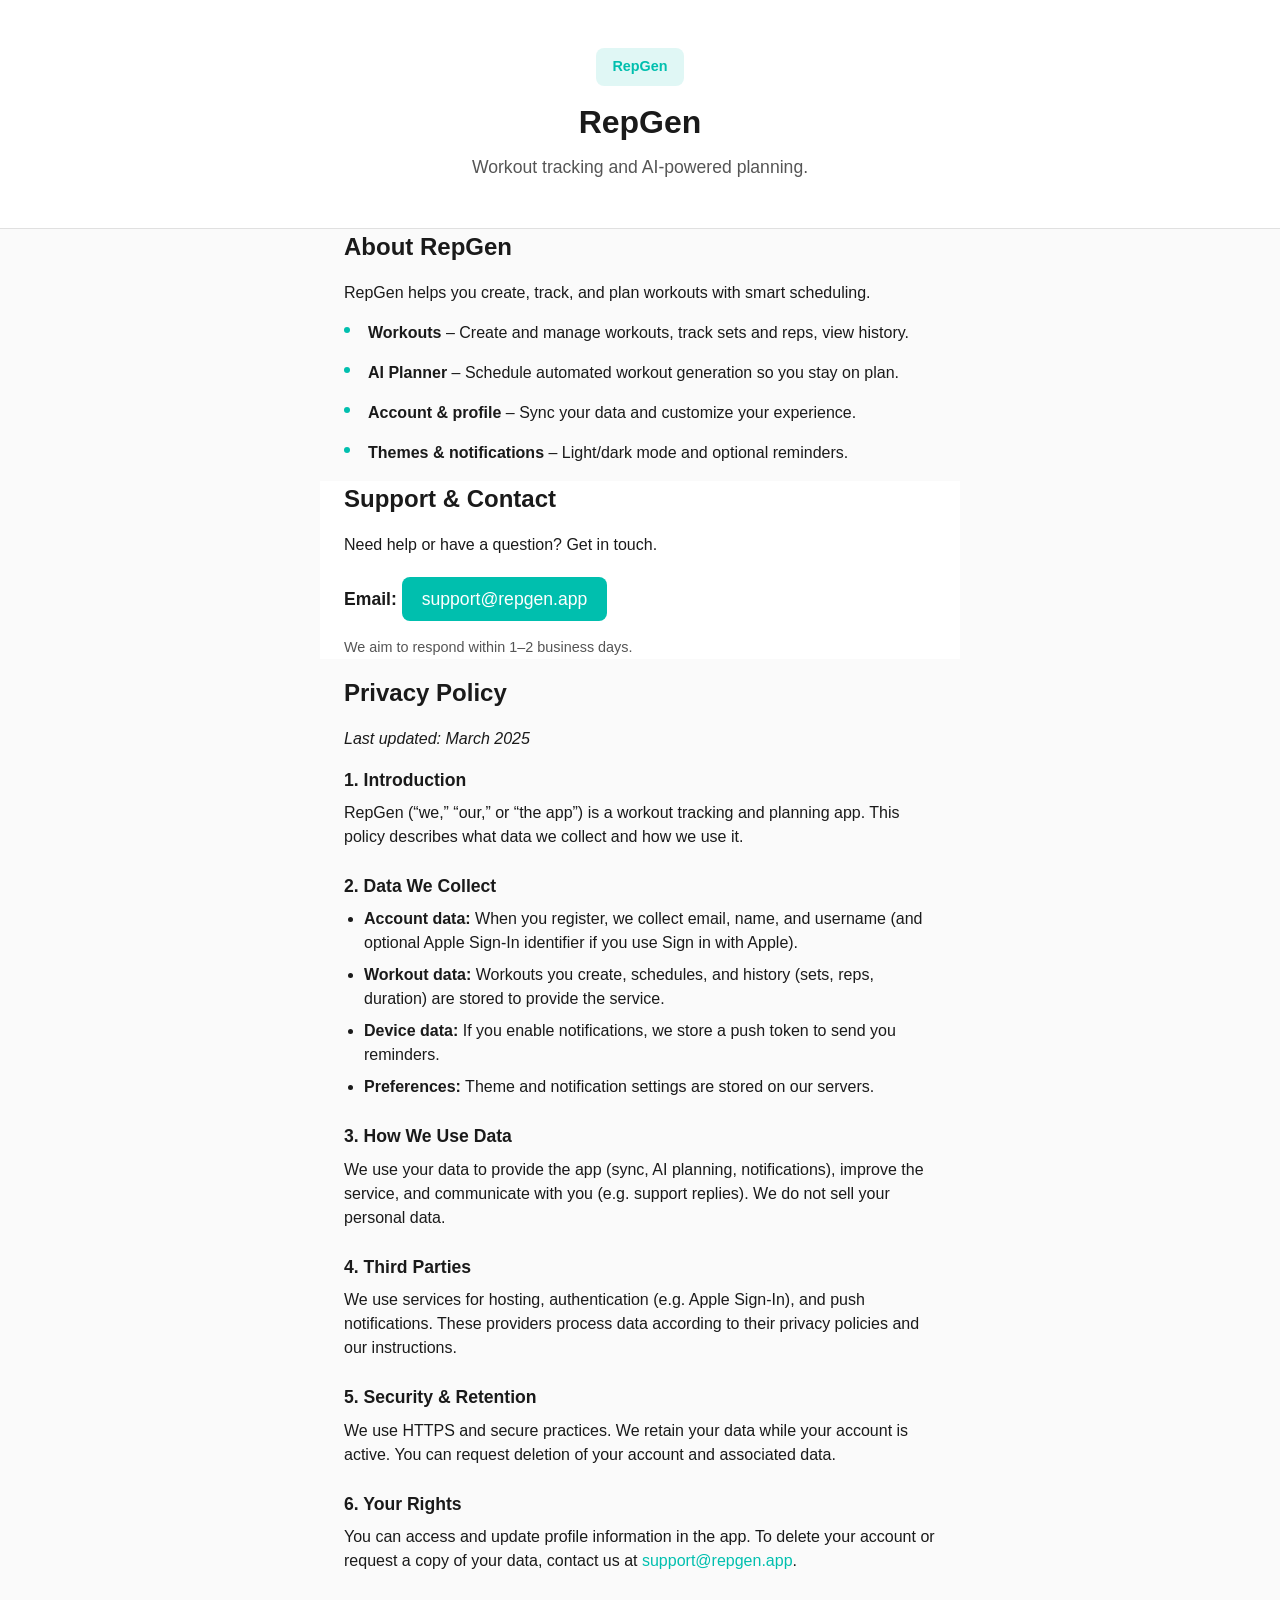
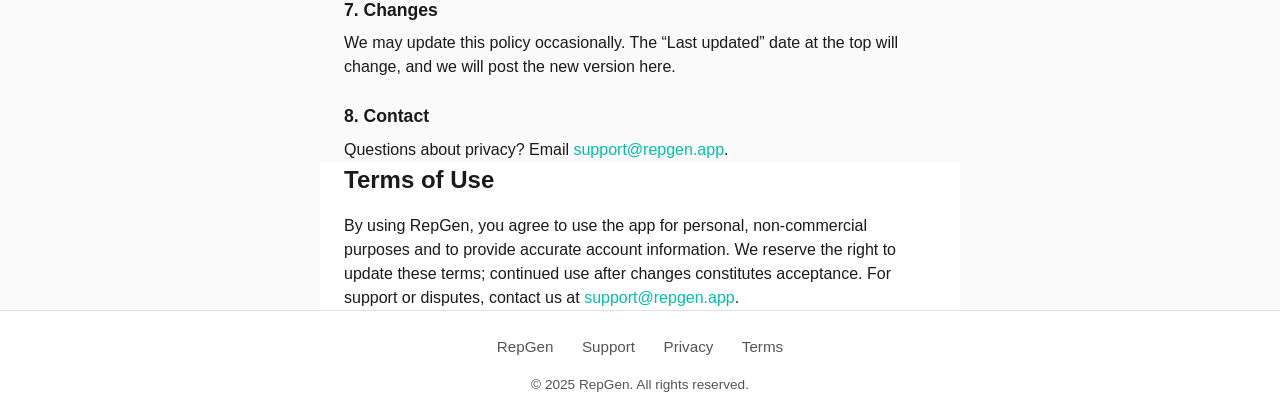
==== index.html @ aa579b5b "initial commit for website" ====
<!DOCTYPE html>
<html lang="en">
<head>
  <meta charset="UTF-8">
  <meta name="viewport" content="width=device-width, initial-scale=1.0">
  <meta name="description" content="RepGen – Workout tracking and AI-powered planning. Support, privacy policy, and contact.">
  <title>RepGen – Support &amp; Privacy</title>
  <link rel="stylesheet" href="styles.css">
</head>
<body>
  <header class="hero" id="top">
    <div class="container">
      <div class="app-badge">
        <span class="app-icon" aria-hidden="true">RepGen</span>
      </div>
      <h1>RepGen</h1>
      <p class="tagline">Workout tracking and AI-powered planning.</p>
    </div>
  </header>

  <main>
    <section class="features container" id="features">
      <h2>About RepGen</h2>
      <p>RepGen helps you create, track, and plan workouts with smart scheduling.</p>
      <ul class="features-list">
        <li><strong>Workouts</strong> – Create and manage workouts, track sets and reps, view history.</li>
        <li><strong>AI Planner</strong> – Schedule automated workout generation so you stay on plan.</li>
        <li><strong>Account &amp; profile</strong> – Sync your data and customize your experience.</li>
        <li><strong>Themes &amp; notifications</strong> – Light/dark mode and optional reminders.</li>
      </ul>
    </section>

    <section class="support container" id="support">
      <h2>Support &amp; Contact</h2>
      <p>Need help or have a question? Get in touch.</p>
      <p class="contact-primary">
        <strong>Email:</strong>
        <a href="mailto:support@repgen.app">support@repgen.app</a>
      </p>
      <p class="contact-note">We aim to respond within 1–2 business days.</p>
    </section>

    <section class="privacy container" id="privacy">
      <h2>Privacy Policy</h2>
      <p><em>Last updated: March 2025</em></p>

      <h3>1. Introduction</h3>
      <p>RepGen (&ldquo;we,&rdquo; &ldquo;our,&rdquo; or &ldquo;the app&rdquo;) is a workout tracking and planning app. This policy describes what data we collect and how we use it.</p>

      <h3>2. Data We Collect</h3>
      <ul>
        <li><strong>Account data:</strong> When you register, we collect email, name, and username (and optional Apple Sign-In identifier if you use Sign in with Apple).</li>
        <li><strong>Workout data:</strong> Workouts you create, schedules, and history (sets, reps, duration) are stored to provide the service.</li>
        <li><strong>Device data:</strong> If you enable notifications, we store a push token to send you reminders.</li>
        <li><strong>Preferences:</strong> Theme and notification settings are stored on our servers.</li>
      </ul>

      <h3>3. How We Use Data</h3>
      <p>We use your data to provide the app (sync, AI planning, notifications), improve the service, and communicate with you (e.g. support replies). We do not sell your personal data.</p>

      <h3>4. Third Parties</h3>
      <p>We use services for hosting, authentication (e.g. Apple Sign-In), and push notifications. These providers process data according to their privacy policies and our instructions.</p>

      <h3>5. Security &amp; Retention</h3>
      <p>We use HTTPS and secure practices. We retain your data while your account is active. You can request deletion of your account and associated data.</p>

      <h3>6. Your Rights</h3>
      <p>You can access and update profile information in the app. To delete your account or request a copy of your data, contact us at <a href="mailto:support@repgen.app">support@repgen.app</a>.</p>

      <h3>7. Changes</h3>
      <p>We may update this policy occasionally. The &ldquo;Last updated&rdquo; date at the top will change, and we will post the new version here.</p>

      <h3>8. Contact</h3>
      <p>Questions about privacy? Email <a href="mailto:support@repgen.app">support@repgen.app</a>.</p>
    </section>

    <section class="terms container" id="terms">
      <h2>Terms of Use</h2>
      <p>By using RepGen, you agree to use the app for personal, non-commercial purposes and to provide accurate account information. We reserve the right to update these terms; continued use after changes constitutes acceptance. For support or disputes, contact us at <a href="mailto:support@repgen.app">support@repgen.app</a>.</p>
    </section>
  </main>

  <footer class="footer">
    <div class="container">
      <nav class="footer-nav">
        <a href="#top">RepGen</a>
        <a href="#support">Support</a>
        <a href="#privacy">Privacy</a>
        <a href="#terms">Terms</a>
      </nav>
      <p class="footer-copy">&copy; 2025 RepGen. All rights reserved.</p>
    </div>
  </footer>
</body>
</html>
---- styles.css ----
/* RepGen Support & Privacy – mobile-first, Apple-compliant */

:root {
  --accent: #00BFAE;
  --accent-dark: #009a8c;
  --text: #1a1a1a;
  --text-muted: #555;
  --bg: #fafafa;
  --surface: #fff;
  --border: #e0e0e0;
  --radius: 8px;
  --font-sans: -apple-system, BlinkMacSystemFont, "Segoe UI", Roboto, Oxygen-Sans, Ubuntu, sans-serif;
}

* {
  box-sizing: border-box;
}

html {
  scroll-behavior: smooth;
}

body {
  margin: 0;
  font-family: var(--font-sans);
  font-size: 16px;
  line-height: 1.5;
  color: var(--text);
  background: var(--bg);
  -webkit-font-smoothing: antialiased;
}

.container {
  max-width: 640px;
  margin: 0 auto;
  padding: 0 20px;
}

/* Hero */
.hero {
  padding: 2rem 0 2.5rem;
  background: var(--surface);
  border-bottom: 1px solid var(--border);
  text-align: center;
}

.app-badge {
  margin-bottom: 0.75rem;
}

.app-icon {
  display: inline-block;
  padding: 0.5rem 1rem;
  font-size: 0.9rem;
  font-weight: 600;
  color: var(--accent);
  background: rgba(0, 191, 174, 0.12);
  border-radius: var(--radius);
}

.hero h1 {
  margin: 0 0 0.5rem;
  font-size: 1.75rem;
  font-weight: 700;
  color: var(--text);
}

.tagline {
  margin: 0;
  font-size: 1rem;
  color: var(--text-muted);
}

/* Sections */
section {
  padding: 2rem 0;
}

section:nth-child(even) {
  background: var(--surface);
}

h2 {
  margin: 0 0 1rem;
  font-size: 1.35rem;
  font-weight: 600;
  color: var(--text);
}

h3 {
  margin: 1.5rem 0 0.5rem;
  font-size: 1.1rem;
  font-weight: 600;
  color: var(--text);
}

h3:first-of-type {
  margin-top: 1rem;
}

p {
  margin: 0 0 1rem;
  color: var(--text);
}

ul {
  margin: 0 0 1rem;
  padding-left: 1.25rem;
}

li {
  margin-bottom: 0.5rem;
}

a {
  color: var(--accent);
  text-decoration: none;
}

a:hover, a:focus {
  text-decoration: underline;
}

a:focus {
  outline: 2px solid var(--accent);
  outline-offset: 2px;
}

/* Features list */
.features-list {
  list-style: none;
  padding-left: 0;
}

.features-list li {
  margin-bottom: 1rem;
  padding-left: 1.5rem;
  position: relative;
}

.features-list li::before {
  content: "";
  position: absolute;
  left: 0;
  top: 0.4em;
  width: 6px;
  height: 6px;
  background: var(--accent);
  border-radius: 50%;
}

/* Support – prominent contact */
.contact-primary {
  font-size: 1.1rem;
}

.contact-primary a {
  display: inline-flex;
  align-items: center;
  margin-top: 0.25rem;
  padding: 0 1.25rem;
  min-height: 44px;
  background: var(--accent);
  color: #fff;
  border-radius: var(--radius);
  text-decoration: none;
}

.contact-primary a:hover,
.contact-primary a:focus {
  background: var(--accent-dark);
  color: #fff;
  text-decoration: none;
}

.contact-note {
  margin-top: 0.5rem;
  font-size: 0.9rem;
  color: var(--text-muted);
}

/* Privacy / Terms – readable blocks */
.privacy ul,
.terms ul {
  padding-left: 1.25rem;
}

.privacy p:last-child,
.terms p:last-child {
  margin-bottom: 0;
}

/* Footer */
.footer {
  padding: 1.5rem 0;
  background: var(--surface);
  border-top: 1px solid var(--border);
  text-align: center;
}

.footer-nav {
  margin-bottom: 1rem;
}

.footer-nav a {
  margin: 0 0.75rem;
  color: var(--text-muted);
  font-size: 0.95rem;
}

.footer-nav a:hover {
  color: var(--accent);
}

.footer-copy {
  margin: 0;
  font-size: 0.85rem;
  color: var(--text-muted);
}

/* Touch-friendly: contact link is min 44px tap target */

/* Tablet and up – slightly larger type and spacing */
@media (min-width: 600px) {
  .container {
    padding: 0 24px;
  }

  .hero {
    padding: 3rem 0;
  }

  .hero h1 {
    font-size: 2rem;
  }

  .tagline {
    font-size: 1.1rem;
  }

  section {
    padding: 2.5rem 0;
  }

  h2 {
    font-size: 1.5rem;
  }
}
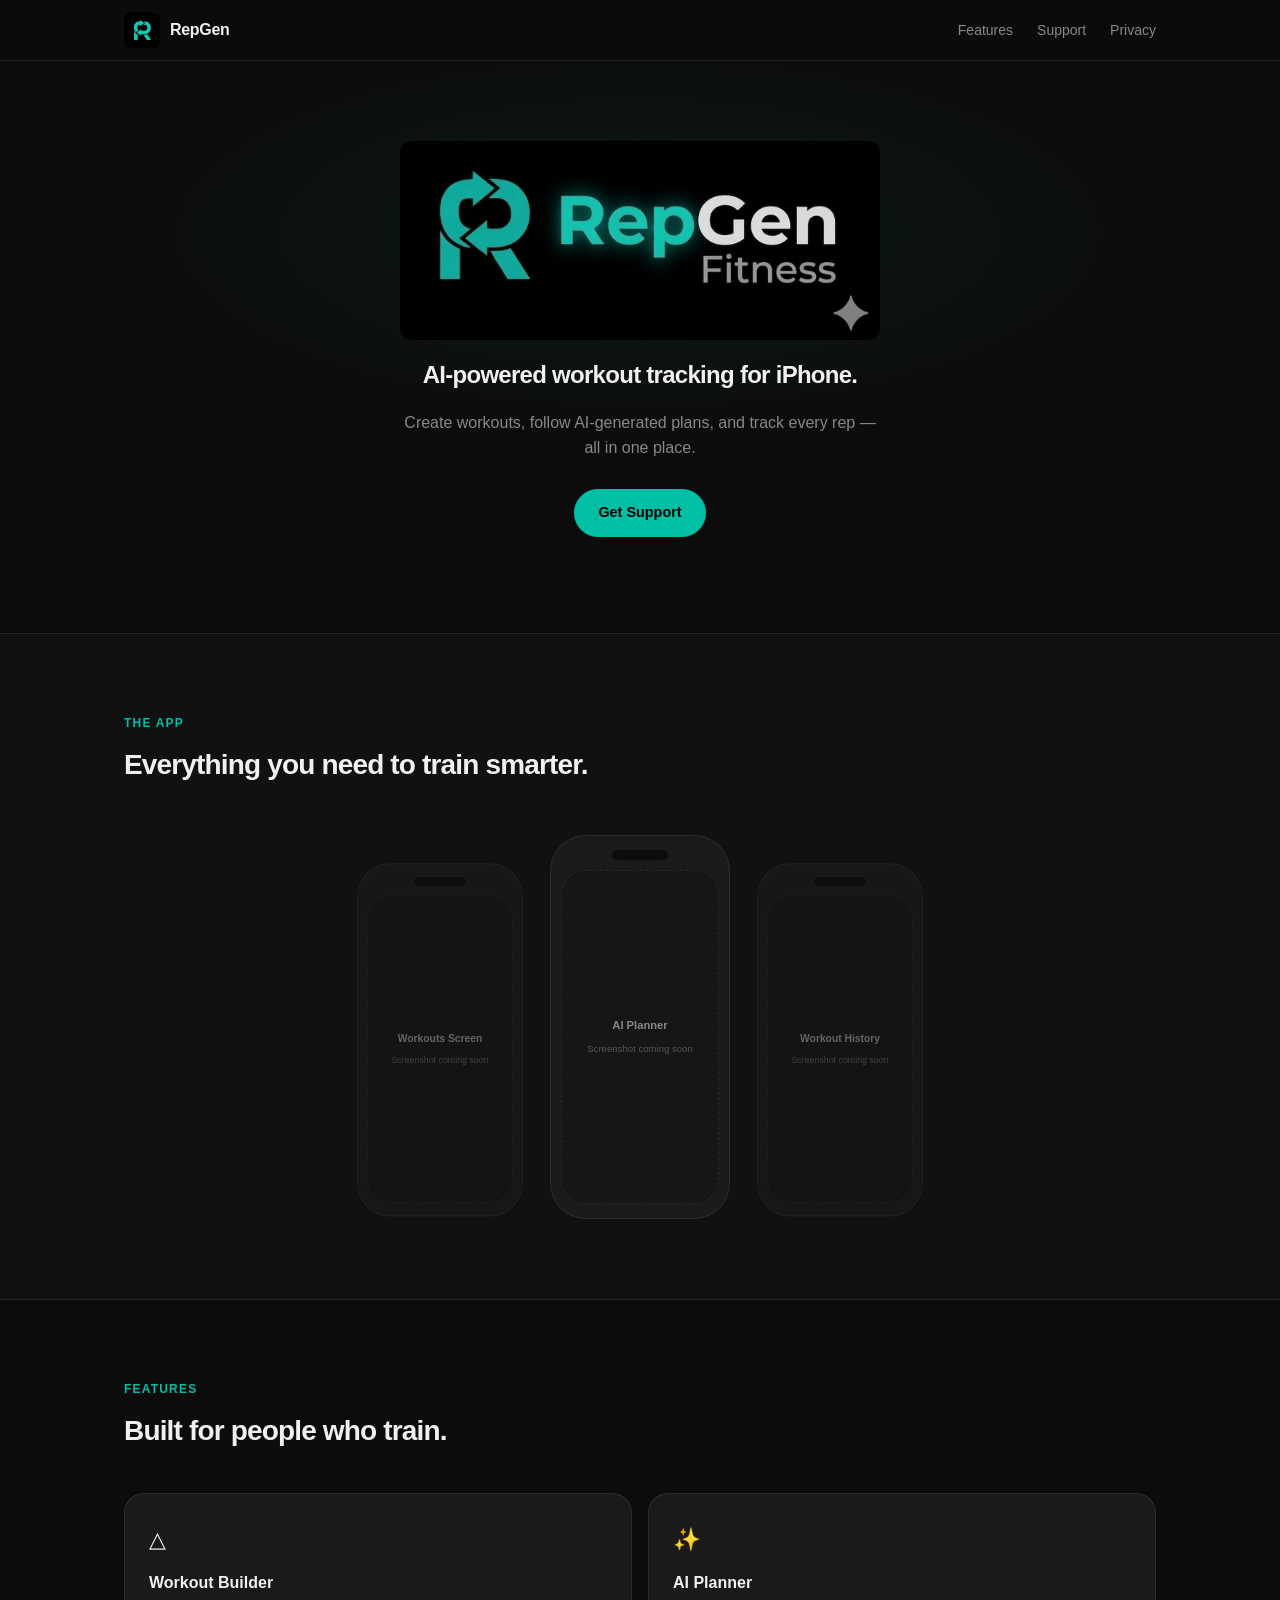
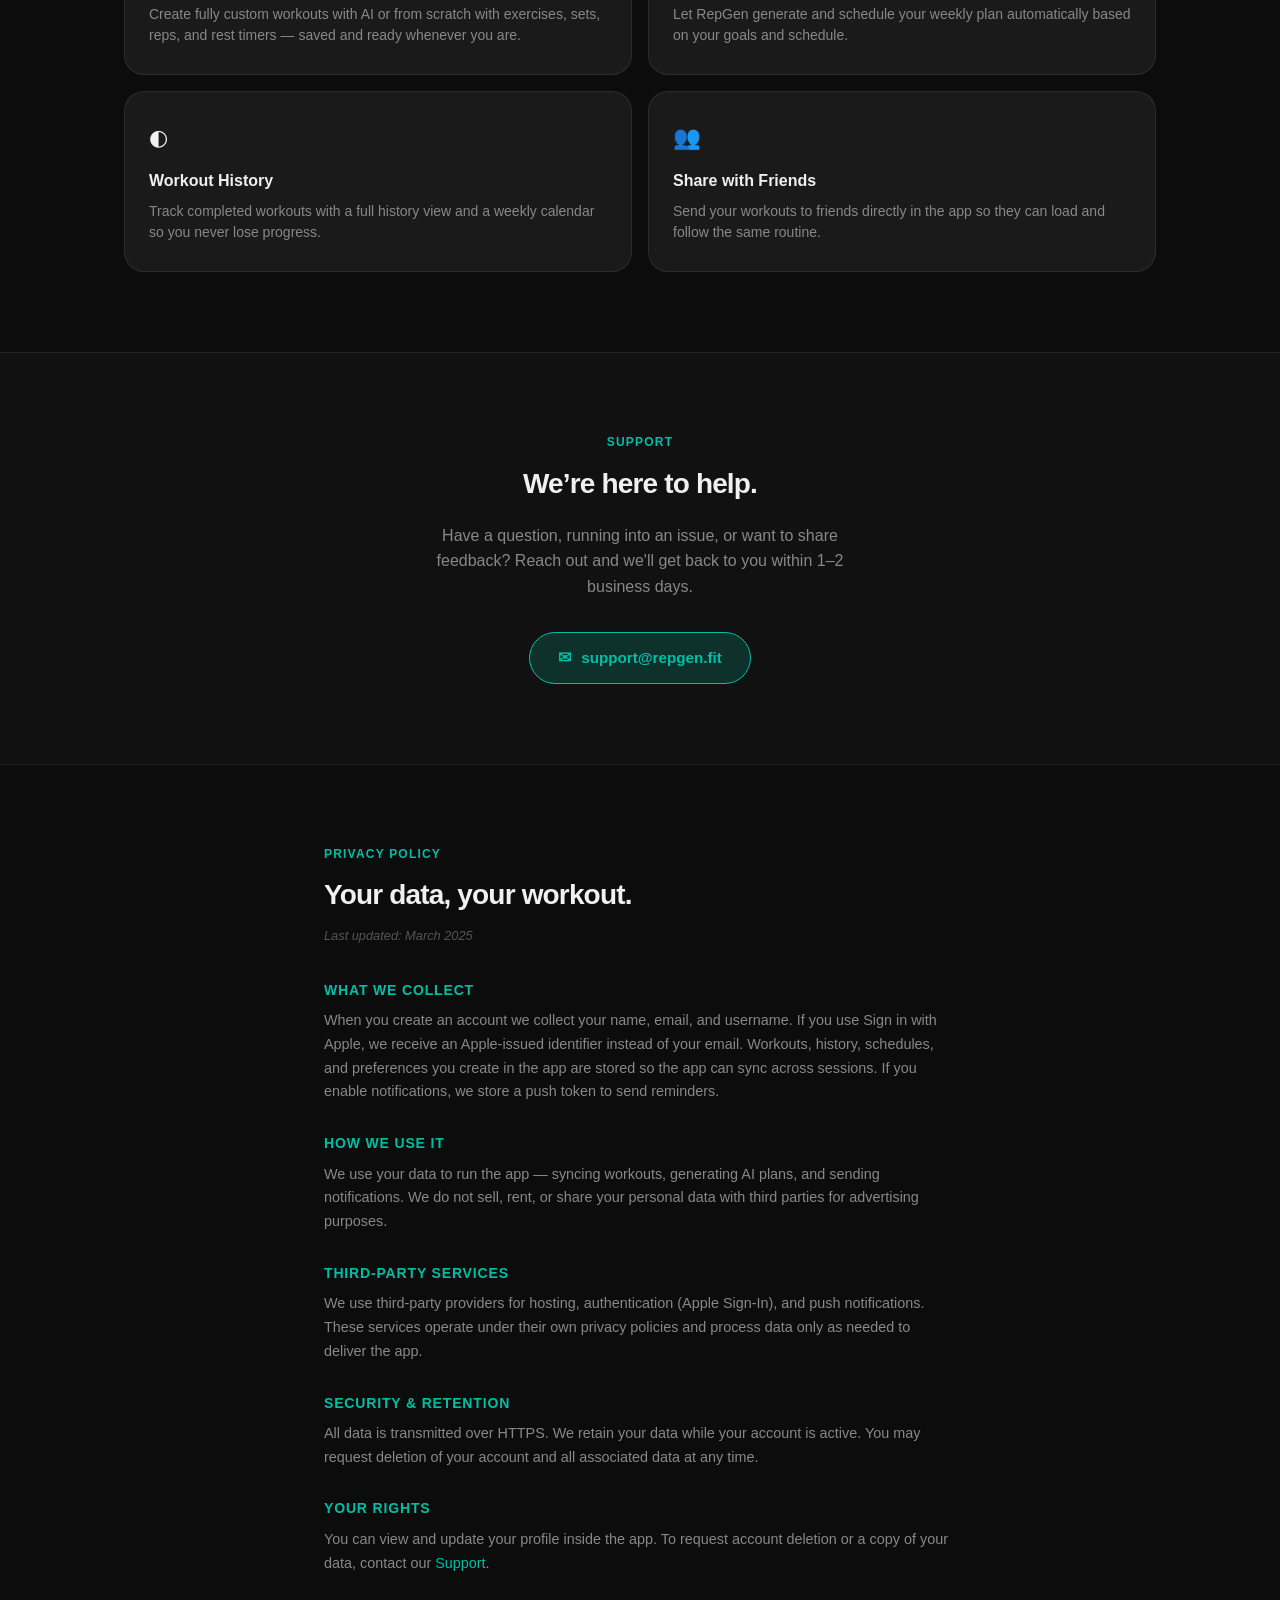
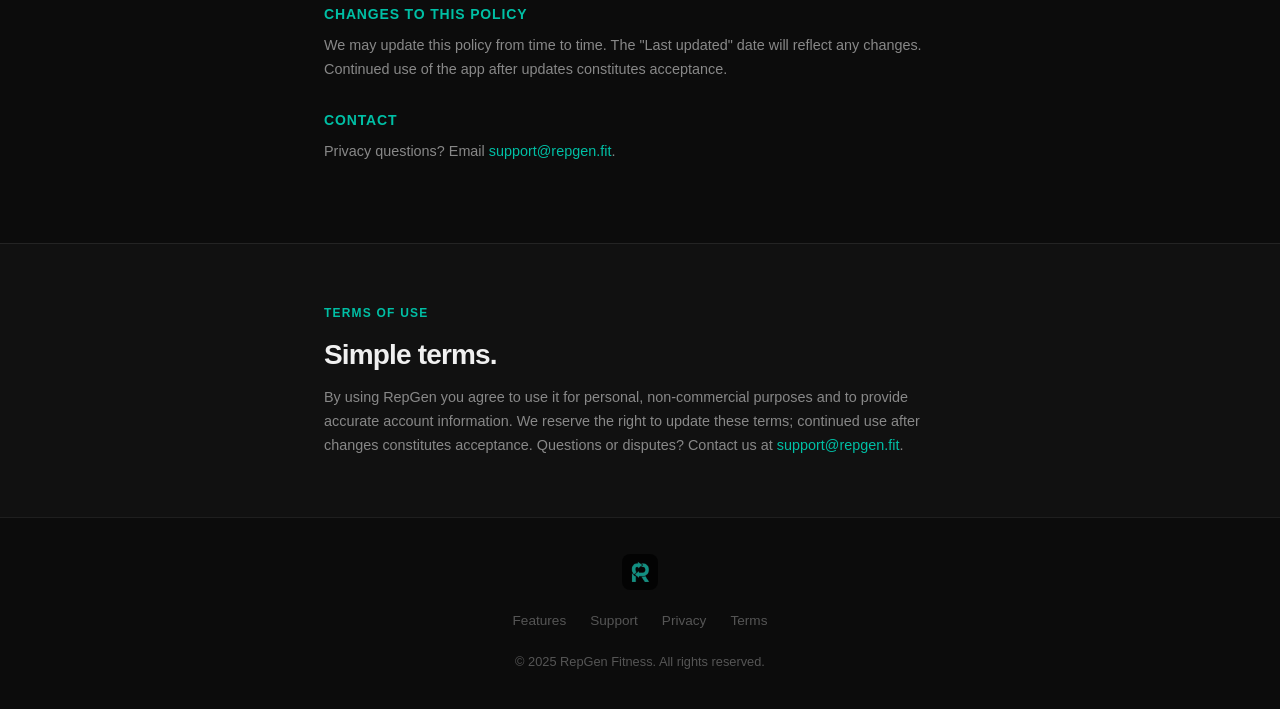
==== commit b9bab4d7: "updates to website page. much better" ====
--- a/index.html
+++ b/index.html
@@ -3,93 +3,178 @@
 <head>
   <meta charset="UTF-8">
   <meta name="viewport" content="width=device-width, initial-scale=1.0">
-  <meta name="description" content="RepGen – Workout tracking and AI-powered planning. Support, privacy policy, and contact.">
-  <title>RepGen – Support &amp; Privacy</title>
+  <meta name="description" content="RepGen Fitness – AI-powered workout tracking for iPhone. Create, track, and plan your workouts.">
+  <title>RepGen Fitness</title>
   <link rel="stylesheet" href="styles.css">
 </head>
 <body>
-  <header class="hero" id="top">
-    <div class="container">
-      <div class="app-badge">
-        <span class="app-icon" aria-hidden="true">RepGen</span>
-      </div>
-      <h1>RepGen</h1>
-      <p class="tagline">Workout tracking and AI-powered planning.</p>
+
+  <!-- NAV -->
+  <nav class="nav" id="top">
+    <div class="nav-inner">
+      <a href="#top" class="nav-brand">
+        <img src="assets/repgen_black.png" alt="RepGen" class="nav-logo">
+        <span class="nav-name">RepGen</span>
+      </a>
+      <ul class="nav-links">
+        <li><a href="#features">Features</a></li>
+        <li><a href="#support">Support</a></li>
+        <li><a href="#privacy">Privacy</a></li>
+      </ul>
+    </div>
+  </nav>
+
+  <!-- HERO -->
+  <header class="hero">
+    <div class="hero-inner">
+      <img
+        src="assets/repgen_black_large_1.png"
+        alt="RepGen Fitness"
+        class="hero-wordmark"
+      >
+      <p class="hero-tagline">AI-powered workout tracking for iPhone.</p>
+      <p class="hero-sub">Create workouts, follow AI-generated plans, and track every rep — all in one place.</p>
+      <a href="#support" class="btn-primary">Get Support</a>
     </div>
   </header>
 
   <main>
-    <section class="features container" id="features">
-      <h2>About RepGen</h2>
-      <p>RepGen helps you create, track, and plan workouts with smart scheduling.</p>
-      <ul class="features-list">
-        <li><strong>Workouts</strong> – Create and manage workouts, track sets and reps, view history.</li>
-        <li><strong>AI Planner</strong> – Schedule automated workout generation so you stay on plan.</li>
-        <li><strong>Account &amp; profile</strong> – Sync your data and customize your experience.</li>
-        <li><strong>Themes &amp; notifications</strong> – Light/dark mode and optional reminders.</li>
-      </ul>
+
+    <!-- SCREENSHOTS -->
+    <section class="screenshots" id="screenshots">
+      <div class="section-inner">
+        <p class="section-label">The App</p>
+        <h2>Everything you need to train smarter.</h2>
+        <div class="phone-row">
+          <div class="phone-frame">
+            <div class="phone-island"></div>
+            <div class="phone-screen">
+              <p class="screenshot-placeholder">Workouts Screen</p>
+              <p class="screenshot-hint">Screenshot coming soon</p>
+            </div>
+          </div>
+          <div class="phone-frame phone-frame--center">
+            <div class="phone-island"></div>
+            <div class="phone-screen">
+              <p class="screenshot-placeholder">AI Planner</p>
+              <p class="screenshot-hint">Screenshot coming soon</p>
+            </div>
+          </div>
+          <div class="phone-frame">
+            <div class="phone-island"></div>
+            <div class="phone-screen">
+              <p class="screenshot-placeholder">Workout History</p>
+              <p class="screenshot-hint">Screenshot coming soon</p>
+            </div>
+          </div>
+        </div>
+      </div>
     </section>
 
-    <section class="support container" id="support">
-      <h2>Support &amp; Contact</h2>
-      <p>Need help or have a question? Get in touch.</p>
-      <p class="contact-primary">
-        <strong>Email:</strong>
-        <a href="mailto:support@repgen.app">support@repgen.app</a>
-      </p>
-      <p class="contact-note">We aim to respond within 1–2 business days.</p>
+    <!-- FEATURES -->
+    <section class="features" id="features">
+      <div class="section-inner">
+        <p class="section-label">Features</p>
+        <h2>Built for people who train.</h2>
+        <div class="feature-grid">
+          <div class="feature-card">
+            <span class="feature-icon">&#9651;</span>
+            <h3>Workout Builder</h3>
+            <p>Create fully custom workouts with AI or from scratch with exercises, sets, reps, and rest timers — saved and ready whenever you are.</p>
+          </div>
+          <div class="feature-card">
+            <span class="feature-icon">&#10024;</span>
+            <h3>AI Planner</h3>
+            <p>Let RepGen generate and schedule your weekly plan automatically based on your goals and schedule.</p>
+          </div>
+          <div class="feature-card">
+            <span class="feature-icon">&#9680;</span>
+            <h3>Workout History</h3>
+            <p>Track completed workouts with a full history view and a weekly calendar so you never lose progress.</p>
+          </div>
+          <div class="feature-card">
+            <span class="feature-icon">&#128101;</span>
+            <h3>Share with Friends</h3>
+            <p>Send your workouts to friends directly in the app so they can load and follow the same routine.</p>
+          </div>
+        </div>
+      </div>
     </section>
 
-    <section class="privacy container" id="privacy">
-      <h2>Privacy Policy</h2>
-      <p><em>Last updated: March 2025</em></p>
-
-      <h3>1. Introduction</h3>
-      <p>RepGen (&ldquo;we,&rdquo; &ldquo;our,&rdquo; or &ldquo;the app&rdquo;) is a workout tracking and planning app. This policy describes what data we collect and how we use it.</p>
-
-      <h3>2. Data We Collect</h3>
-      <ul>
-        <li><strong>Account data:</strong> When you register, we collect email, name, and username (and optional Apple Sign-In identifier if you use Sign in with Apple).</li>
-        <li><strong>Workout data:</strong> Workouts you create, schedules, and history (sets, reps, duration) are stored to provide the service.</li>
-        <li><strong>Device data:</strong> If you enable notifications, we store a push token to send you reminders.</li>
-        <li><strong>Preferences:</strong> Theme and notification settings are stored on our servers.</li>
-      </ul>
-
-      <h3>3. How We Use Data</h3>
-      <p>We use your data to provide the app (sync, AI planning, notifications), improve the service, and communicate with you (e.g. support replies). We do not sell your personal data.</p>
-
-      <h3>4. Third Parties</h3>
-      <p>We use services for hosting, authentication (e.g. Apple Sign-In), and push notifications. These providers process data according to their privacy policies and our instructions.</p>
-
-      <h3>5. Security &amp; Retention</h3>
-      <p>We use HTTPS and secure practices. We retain your data while your account is active. You can request deletion of your account and associated data.</p>
-
-      <h3>6. Your Rights</h3>
-      <p>You can access and update profile information in the app. To delete your account or request a copy of your data, contact us at <a href="mailto:support@repgen.app">support@repgen.app</a>.</p>
-
-      <h3>7. Changes</h3>
-      <p>We may update this policy occasionally. The &ldquo;Last updated&rdquo; date at the top will change, and we will post the new version here.</p>
-
-      <h3>8. Contact</h3>
-      <p>Questions about privacy? Email <a href="mailto:support@repgen.app">support@repgen.app</a>.</p>
+    <!-- SUPPORT -->
+    <section class="support" id="support">
+      <div class="section-inner section-inner--narrow">
+        <p class="section-label">Support</p>
+        <h2>We&rsquo;re here to help.</h2>
+        <p class="support-body">
+          Have a question, running into an issue, or want to share feedback?
+          Reach out and we'll get back to you within 1–2 business days.
+        </p>
+        <a href="mailto:support@repgen.fit" class="btn-email">
+          <span class="btn-email-icon">&#9993;</span>
+          support@repgen.fit
+        </a>
+      </div>
     </section>
 
-    <section class="terms container" id="terms">
-      <h2>Terms of Use</h2>
-      <p>By using RepGen, you agree to use the app for personal, non-commercial purposes and to provide accurate account information. We reserve the right to update these terms; continued use after changes constitutes acceptance. For support or disputes, contact us at <a href="mailto:support@repgen.app">support@repgen.app</a>.</p>
+    <!-- PRIVACY -->
+    <section class="privacy" id="privacy">
+      <div class="section-inner section-inner--narrow">
+        <p class="section-label">Privacy Policy</p>
+        <h2>Your data, your workout.</h2>
+        <p class="privacy-updated"><em>Last updated: March 2025</em></p>
+
+        <div class="policy-block">
+          <h3>What we collect</h3>
+          <p>When you create an account we collect your name, email, and username. If you use Sign in with Apple, we receive an Apple-issued identifier instead of your email. Workouts, history, schedules, and preferences you create in the app are stored so the app can sync across sessions. If you enable notifications, we store a push token to send reminders.</p>
+
+          <h3>How we use it</h3>
+          <p>We use your data to run the app — syncing workouts, generating AI plans, and sending notifications. We do not sell, rent, or share your personal data with third parties for advertising purposes.</p>
+
+          <h3>Third-party services</h3>
+          <p>We use third-party providers for hosting, authentication (Apple Sign-In), and push notifications. These services operate under their own privacy policies and process data only as needed to deliver the app.</p>
+
+          <h3>Security &amp; retention</h3>
+          <p>All data is transmitted over HTTPS. We retain your data while your account is active. You may request deletion of your account and all associated data at any time.</p>
+
+          <h3>Your rights</h3>
+          <p>You can view and update your profile inside the app. To request account deletion or a copy of your data, contact our <a href="#support">Support</a>.</p>
+
+          <h3>Changes to this policy</h3>
+          <p>We may update this policy from time to time. The "Last updated" date will reflect any changes. Continued use of the app after updates constitutes acceptance.</p>
+
+          <h3>Contact</h3>
+          <p>Privacy questions? Email <a href="mailto:support@repgen.fit">support@repgen.fit</a>.</p>
+        </div>
+      </div>
     </section>
+
+    <!-- TERMS -->
+    <section class="terms" id="terms">
+      <div class="section-inner section-inner--narrow">
+        <p class="section-label">Terms of Use</p>
+        <h2>Simple terms.</h2>
+        <div class="policy-block">
+          <p>By using RepGen you agree to use it for personal, non-commercial purposes and to provide accurate account information. We reserve the right to update these terms; continued use after changes constitutes acceptance. Questions or disputes? Contact us at <a href="mailto:support@repgen.fit">support@repgen.fit</a>.</p>
+        </div>
+      </div>
+    </section>
+
   </main>
 
+  <!-- FOOTER -->
   <footer class="footer">
-    <div class="container">
+    <div class="footer-inner">
+      <img src="assets/repgen_black.png" alt="RepGen" class="footer-logo">
       <nav class="footer-nav">
-        <a href="#top">RepGen</a>
+        <a href="#features">Features</a>
         <a href="#support">Support</a>
         <a href="#privacy">Privacy</a>
         <a href="#terms">Terms</a>
       </nav>
-      <p class="footer-copy">&copy; 2025 RepGen. All rights reserved.</p>
+      <p class="footer-copy">&copy; 2025 RepGen Fitness. All rights reserved.</p>
     </div>
   </footer>
+
 </body>
 </html>
--- a/styles.css
+++ b/styles.css
@@ -1,248 +1,535 @@
-/* RepGen Support & Privacy – mobile-first, Apple-compliant */
+/* =============================================
+   RepGen Fitness — dark, sleek, minimal
+   ============================================= */
 
 :root {
-  --accent: #00BFAE;
-  --accent-dark: #009a8c;
-  --text: #1a1a1a;
-  --text-muted: #555;
-  --bg: #fafafa;
-  --surface: #fff;
-  --border: #e0e0e0;
-  --radius: 8px;
-  --font-sans: -apple-system, BlinkMacSystemFont, "Segoe UI", Roboto, Oxygen-Sans, Ubuntu, sans-serif;
-}
-
-* {
-  box-sizing: border-box;
-}
-
-html {
-  scroll-behavior: smooth;
-}
+  --teal:        #00bfa5;
+  --teal-glow:   rgba(0, 191, 165, 0.18);
+  --teal-dark:   #009e89;
+  --bg:          #0c0c0c;
+  --bg-2:        #111111;
+  --bg-3:        #161616;
+  --surface:     #1a1a1a;
+  --border:      rgba(255, 255, 255, 0.08);
+  --text:        #f0f0f0;
+  --text-muted:  #888;
+  --text-dim:    #555;
+  --radius-sm:   6px;
+  --radius:      12px;
+  --radius-lg:   20px;
+  --radius-pill: 100px;
+  --font: -apple-system, BlinkMacSystemFont, "Segoe UI", Roboto, sans-serif;
+  --transition: 0.2s ease;
+}
+
+*, *::before, *::after { box-sizing: border-box; margin: 0; padding: 0; }
+
+html { scroll-behavior: smooth; }
 
 body {
-  margin: 0;
-  font-family: var(--font-sans);
+  background: var(--bg);
+  color: var(--text);
+  font-family: var(--font);
   font-size: 16px;
-  line-height: 1.5;
+  line-height: 1.6;
+  -webkit-font-smoothing: antialiased;
+}
+
+img { display: block; max-width: 100%; }
+a   { color: var(--teal); text-decoration: none; }
+a:hover { text-decoration: underline; }
+
+/* =============================================
+   LAYOUT HELPERS
+   ============================================= */
+
+.section-inner {
+  max-width: 1080px;
+  margin: 0 auto;
+  padding: 0 24px;
+}
+
+.section-inner--narrow {
+  max-width: 680px;
+}
+
+.section-label {
+  font-size: 0.75rem;
+  font-weight: 600;
+  letter-spacing: 0.1em;
+  text-transform: uppercase;
+  color: var(--teal);
+  margin-bottom: 0.6rem;
+}
+
+/* =============================================
+   NAV
+   ============================================= */
+
+.nav {
+  position: sticky;
+  top: 0;
+  z-index: 100;
+  background: rgba(12, 12, 12, 0.85);
+  backdrop-filter: blur(12px);
+  -webkit-backdrop-filter: blur(12px);
+  border-bottom: 1px solid var(--border);
+}
+
+.nav-inner {
+  max-width: 1080px;
+  margin: 0 auto;
+  padding: 0 24px;
+  height: 60px;
+  display: flex;
+  align-items: center;
+  justify-content: space-between;
+  gap: 16px;
+}
+
+.nav-brand {
+  display: flex;
+  align-items: center;
+  gap: 10px;
+  text-decoration: none;
+}
+
+.nav-logo {
+  width: 36px;
+  height: 36px;
+  object-fit: contain;
+  border-radius: 8px;
+}
+
+.nav-name {
+  font-size: 1rem;
+  font-weight: 700;
   color: var(--text);
+  letter-spacing: -0.02em;
+}
+
+.nav-links {
+  list-style: none;
+  display: flex;
+  gap: 24px;
+}
+
+.nav-links a {
+  font-size: 0.875rem;
+  color: var(--text-muted);
+  transition: color var(--transition);
+}
+
+.nav-links a:hover {
+  color: var(--text);
+  text-decoration: none;
+}
+
+/* =============================================
+   HERO
+   ============================================= */
+
+.hero {
   background: var(--bg);
-  -webkit-font-smoothing: antialiased;
-}
-
-.container {
-  max-width: 640px;
-  margin: 0 auto;
-  padding: 0 20px;
-}
-
-/* Hero */
-.hero {
-  padding: 2rem 0 2.5rem;
-  background: var(--surface);
-  border-bottom: 1px solid var(--border);
+  padding: 80px 24px 96px;
   text-align: center;
-}
-
-.app-badge {
-  margin-bottom: 0.75rem;
-}
-
-.app-icon {
-  display: inline-block;
-  padding: 0.5rem 1rem;
-  font-size: 0.9rem;
-  font-weight: 600;
-  color: var(--accent);
-  background: rgba(0, 191, 174, 0.12);
-  border-radius: var(--radius);
-}
-
-.hero h1 {
-  margin: 0 0 0.5rem;
-  font-size: 1.75rem;
-  font-weight: 700;
-  color: var(--text);
-}
-
-.tagline {
-  margin: 0;
-  font-size: 1rem;
-  color: var(--text-muted);
-}
-
-/* Sections */
-section {
-  padding: 2rem 0;
-}
-
-section:nth-child(even) {
-  background: var(--surface);
-}
-
-h2 {
-  margin: 0 0 1rem;
-  font-size: 1.35rem;
-  font-weight: 600;
-  color: var(--text);
-}
-
-h3 {
-  margin: 1.5rem 0 0.5rem;
-  font-size: 1.1rem;
-  font-weight: 600;
-  color: var(--text);
-}
-
-h3:first-of-type {
-  margin-top: 1rem;
-}
-
-p {
-  margin: 0 0 1rem;
-  color: var(--text);
-}
-
-ul {
-  margin: 0 0 1rem;
-  padding-left: 1.25rem;
-}
-
-li {
-  margin-bottom: 0.5rem;
-}
-
-a {
-  color: var(--accent);
-  text-decoration: none;
-}
-
-a:hover, a:focus {
-  text-decoration: underline;
-}
-
-a:focus {
-  outline: 2px solid var(--accent);
-  outline-offset: 2px;
-}
-
-/* Features list */
-.features-list {
-  list-style: none;
-  padding-left: 0;
-}
-
-.features-list li {
-  margin-bottom: 1rem;
-  padding-left: 1.5rem;
   position: relative;
-}
-
-.features-list li::before {
+  overflow: hidden;
+}
+
+/* subtle radial glow behind the hero */
+.hero::before {
   content: "";
   position: absolute;
-  left: 0;
-  top: 0.4em;
-  width: 6px;
-  height: 6px;
-  background: var(--accent);
-  border-radius: 50%;
-}
-
-/* Support – prominent contact */
-.contact-primary {
-  font-size: 1.1rem;
-}
-
-.contact-primary a {
+  inset: 0;
+  background: radial-gradient(ellipse 60% 50% at 50% 30%, rgba(0, 191, 165, 0.08) 0%, transparent 70%);
+  pointer-events: none;
+}
+
+.hero-inner {
+  position: relative;
+  max-width: 760px;
+  margin: 0 auto;
+  display: flex;
+  flex-direction: column;
+  align-items: center;
+  gap: 20px;
+}
+
+.hero-wordmark {
+  width: 100%;
+  max-width: 480px;
+  border-radius: var(--radius);
+  object-fit: contain;
+}
+
+.hero-tagline {
+  font-size: 1.5rem;
+  font-weight: 700;
+  color: var(--text);
+  letter-spacing: -0.03em;
+  line-height: 1.25;
+}
+
+.hero-sub {
+  font-size: 1rem;
+  color: var(--text-muted);
+  max-width: 480px;
+}
+
+.btn-primary {
   display: inline-flex;
   align-items: center;
-  margin-top: 0.25rem;
-  padding: 0 1.25rem;
-  min-height: 44px;
-  background: var(--accent);
-  color: #fff;
-  border-radius: var(--radius);
-  text-decoration: none;
-}
-
-.contact-primary a:hover,
-.contact-primary a:focus {
-  background: var(--accent-dark);
-  color: #fff;
-  text-decoration: none;
-}
-
-.contact-note {
-  margin-top: 0.5rem;
+  gap: 8px;
+  margin-top: 8px;
+  padding: 0 24px;
+  height: 48px;
+  background: var(--teal);
+  color: #000;
   font-size: 0.9rem;
-  color: var(--text-muted);
-}
-
-/* Privacy / Terms – readable blocks */
-.privacy ul,
-.terms ul {
-  padding-left: 1.25rem;
-}
-
-.privacy p:last-child,
-.terms p:last-child {
-  margin-bottom: 0;
-}
-
-/* Footer */
+  font-weight: 700;
+  border-radius: var(--radius-pill);
+  text-decoration: none;
+  transition: background var(--transition), transform var(--transition);
+}
+
+.btn-primary:hover {
+  background: var(--teal-dark);
+  transform: translateY(-1px);
+  text-decoration: none;
+}
+
+/* =============================================
+   SCREENSHOTS
+   ============================================= */
+
+.screenshots {
+  background: var(--bg-2);
+  border-top: 1px solid var(--border);
+  border-bottom: 1px solid var(--border);
+  padding: 80px 0;
+}
+
+.screenshots h2 {
+  font-size: 1.75rem;
+  font-weight: 700;
+  letter-spacing: -0.03em;
+  margin-bottom: 48px;
+}
+
+.phone-row {
+  display: flex;
+  justify-content: center;
+  align-items: flex-end;
+  gap: 20px;
+  flex-wrap: wrap;
+}
+
+/* Phone frame — CSS-only iPhone silhouette */
+.phone-frame {
+  width: 180px;
+  background: var(--surface);
+  border: 1.5px solid var(--border);
+  border-radius: 36px;
+  padding: 14px 10px;
+  display: flex;
+  flex-direction: column;
+  align-items: center;
+  gap: 10px;
+  transform: scale(0.92) translateY(14px);
+  opacity: 0.7;
+  transition: transform var(--transition), opacity var(--transition);
+}
+
+.phone-frame--center {
+  transform: scale(1) translateY(0);
+  opacity: 1;
+}
+
+.phone-frame:hover {
+  transform: scale(1.02) translateY(-4px);
+  opacity: 1;
+}
+
+.phone-frame--center:hover {
+  transform: scale(1.04) translateY(-4px);
+}
+
+.phone-island {
+  width: 56px;
+  height: 10px;
+  background: var(--bg);
+  border-radius: var(--radius-pill);
+  flex-shrink: 0;
+}
+
+.phone-screen {
+  width: 100%;
+  aspect-ratio: 9 / 19;
+  background: var(--bg-3);
+  border-radius: 24px;
+  display: flex;
+  flex-direction: column;
+  align-items: center;
+  justify-content: center;
+  gap: 6px;
+  padding: 16px 8px;
+  border: 1px dashed var(--border);
+}
+
+.screenshot-placeholder {
+  font-size: 0.7rem;
+  font-weight: 600;
+  color: var(--text-muted);
+  text-align: center;
+}
+
+.screenshot-hint {
+  font-size: 0.6rem;
+  color: var(--text-dim);
+  text-align: center;
+}
+
+/* =============================================
+   FEATURES
+   ============================================= */
+
+.features {
+  background: var(--bg);
+  padding: 80px 0;
+}
+
+.features h2 {
+  font-size: 1.75rem;
+  font-weight: 700;
+  letter-spacing: -0.03em;
+  margin-bottom: 40px;
+}
+
+.feature-grid {
+  display: grid;
+  grid-template-columns: repeat(2, 1fr);
+  gap: 16px;
+}
+
+.feature-card {
+  background: var(--surface);
+  border: 1px solid var(--border);
+  border-radius: var(--radius-lg);
+  padding: 28px 24px;
+  transition: border-color var(--transition);
+}
+
+.feature-card:hover {
+  border-color: rgba(0, 191, 165, 0.3);
+}
+
+.feature-icon {
+  display: block;
+  font-size: 1.4rem;
+  margin-bottom: 12px;
+}
+
+.feature-card h3 {
+  font-size: 1rem;
+  font-weight: 700;
+  margin-bottom: 8px;
+  color: var(--text);
+}
+
+.feature-card p {
+  font-size: 0.875rem;
+  color: var(--text-muted);
+  line-height: 1.5;
+}
+
+/* =============================================
+   SUPPORT
+   ============================================= */
+
+.support {
+  background: var(--bg-2);
+  border-top: 1px solid var(--border);
+  padding: 80px 0;
+  text-align: center;
+}
+
+.support h2 {
+  font-size: 1.75rem;
+  font-weight: 700;
+  letter-spacing: -0.03em;
+  margin-bottom: 16px;
+}
+
+.support-body {
+  color: var(--text-muted);
+  max-width: 440px;
+  margin: 0 auto 32px;
+}
+
+.btn-email {
+  display: inline-flex;
+  align-items: center;
+  gap: 10px;
+  padding: 0 28px;
+  height: 52px;
+  background: var(--teal-glow);
+  border: 1.5px solid var(--teal);
+  color: var(--teal);
+  font-size: 0.95rem;
+  font-weight: 600;
+  border-radius: var(--radius-pill);
+  text-decoration: none;
+  transition: background var(--transition), transform var(--transition);
+}
+
+.btn-email:hover {
+  background: rgba(0, 191, 165, 0.28);
+  transform: translateY(-1px);
+  text-decoration: none;
+}
+
+.btn-email-icon {
+  font-size: 1rem;
+}
+
+/* =============================================
+   PRIVACY + TERMS
+   ============================================= */
+
+.privacy {
+  background: var(--bg);
+  border-top: 1px solid var(--border);
+  padding: 80px 0;
+}
+
+.terms {
+  background: var(--bg-2);
+  border-top: 1px solid var(--border);
+  padding: 60px 0;
+}
+
+.privacy h2,
+.terms h2 {
+  font-size: 1.75rem;
+  font-weight: 700;
+  letter-spacing: -0.03em;
+  margin-bottom: 8px;
+}
+
+.privacy-updated {
+  font-size: 0.8rem;
+  color: var(--text-dim);
+  margin-bottom: 32px;
+}
+
+.policy-block h3 {
+  font-size: 0.875rem;
+  font-weight: 700;
+  color: var(--teal);
+  text-transform: uppercase;
+  letter-spacing: 0.06em;
+  margin: 28px 0 8px;
+}
+
+.policy-block h3:first-child {
+  margin-top: 0;
+}
+
+.policy-block p {
+  font-size: 0.9rem;
+  color: var(--text-muted);
+  line-height: 1.65;
+}
+
+.policy-block a {
+  color: var(--teal);
+}
+
+/* =============================================
+   FOOTER
+   ============================================= */
+
 .footer {
-  padding: 1.5rem 0;
-  background: var(--surface);
+  background: var(--bg);
   border-top: 1px solid var(--border);
+  padding: 36px 24px;
+}
+
+.footer-inner {
+  max-width: 1080px;
+  margin: 0 auto;
+  display: flex;
+  flex-direction: column;
+  align-items: center;
+  gap: 20px;
   text-align: center;
 }
 
+.footer-logo {
+  width: 36px;
+  height: 36px;
+  object-fit: contain;
+  border-radius: 8px;
+  opacity: 0.7;
+}
+
 .footer-nav {
-  margin-bottom: 1rem;
+  display: flex;
+  gap: 24px;
+  flex-wrap: wrap;
+  justify-content: center;
 }
 
 .footer-nav a {
-  margin: 0 0.75rem;
-  color: var(--text-muted);
-  font-size: 0.95rem;
+  font-size: 0.85rem;
+  color: var(--text-dim);
+  transition: color var(--transition);
 }
 
 .footer-nav a:hover {
-  color: var(--accent);
+  color: var(--text-muted);
+  text-decoration: none;
 }
 
 .footer-copy {
-  margin: 0;
-  font-size: 0.85rem;
-  color: var(--text-muted);
-}
-
-/* Touch-friendly: contact link is min 44px tap target */
-
-/* Tablet and up – slightly larger type and spacing */
-@media (min-width: 600px) {
-  .container {
-    padding: 0 24px;
+  font-size: 0.8rem;
+  color: var(--text-dim);
+}
+
+/* =============================================
+   RESPONSIVE
+   ============================================= */
+
+@media (max-width: 600px) {
+  .nav-links { display: none; }
+
+  .hero { padding: 60px 20px 72px; }
+
+  .hero-tagline { font-size: 1.25rem; }
+  .hero-wordmark { max-width: 300px; }
+
+  .screenshots h2,
+  .features h2,
+  .support h2,
+  .privacy h2,
+  .terms h2 { font-size: 1.4rem; }
+
+  .feature-grid { grid-template-columns: 1fr; }
+
+  .phone-row { gap: 12px; }
+
+  .phone-frame {
+    width: 140px;
   }
 
-  .hero {
-    padding: 3rem 0;
-  }
-
-  .hero h1 {
-    font-size: 2rem;
-  }
-
-  .tagline {
-    font-size: 1.1rem;
-  }
-
-  section {
-    padding: 2.5rem 0;
-  }
-
-  h2 {
-    font-size: 1.5rem;
-  }
-}
+  .screenshots,
+  .features,
+  .support,
+  .privacy,
+  .terms { padding: 60px 0; }
+}
+
+@media (min-width: 601px) and (max-width: 900px) {
+  .feature-grid { grid-template-columns: repeat(2, 1fr); }
+}
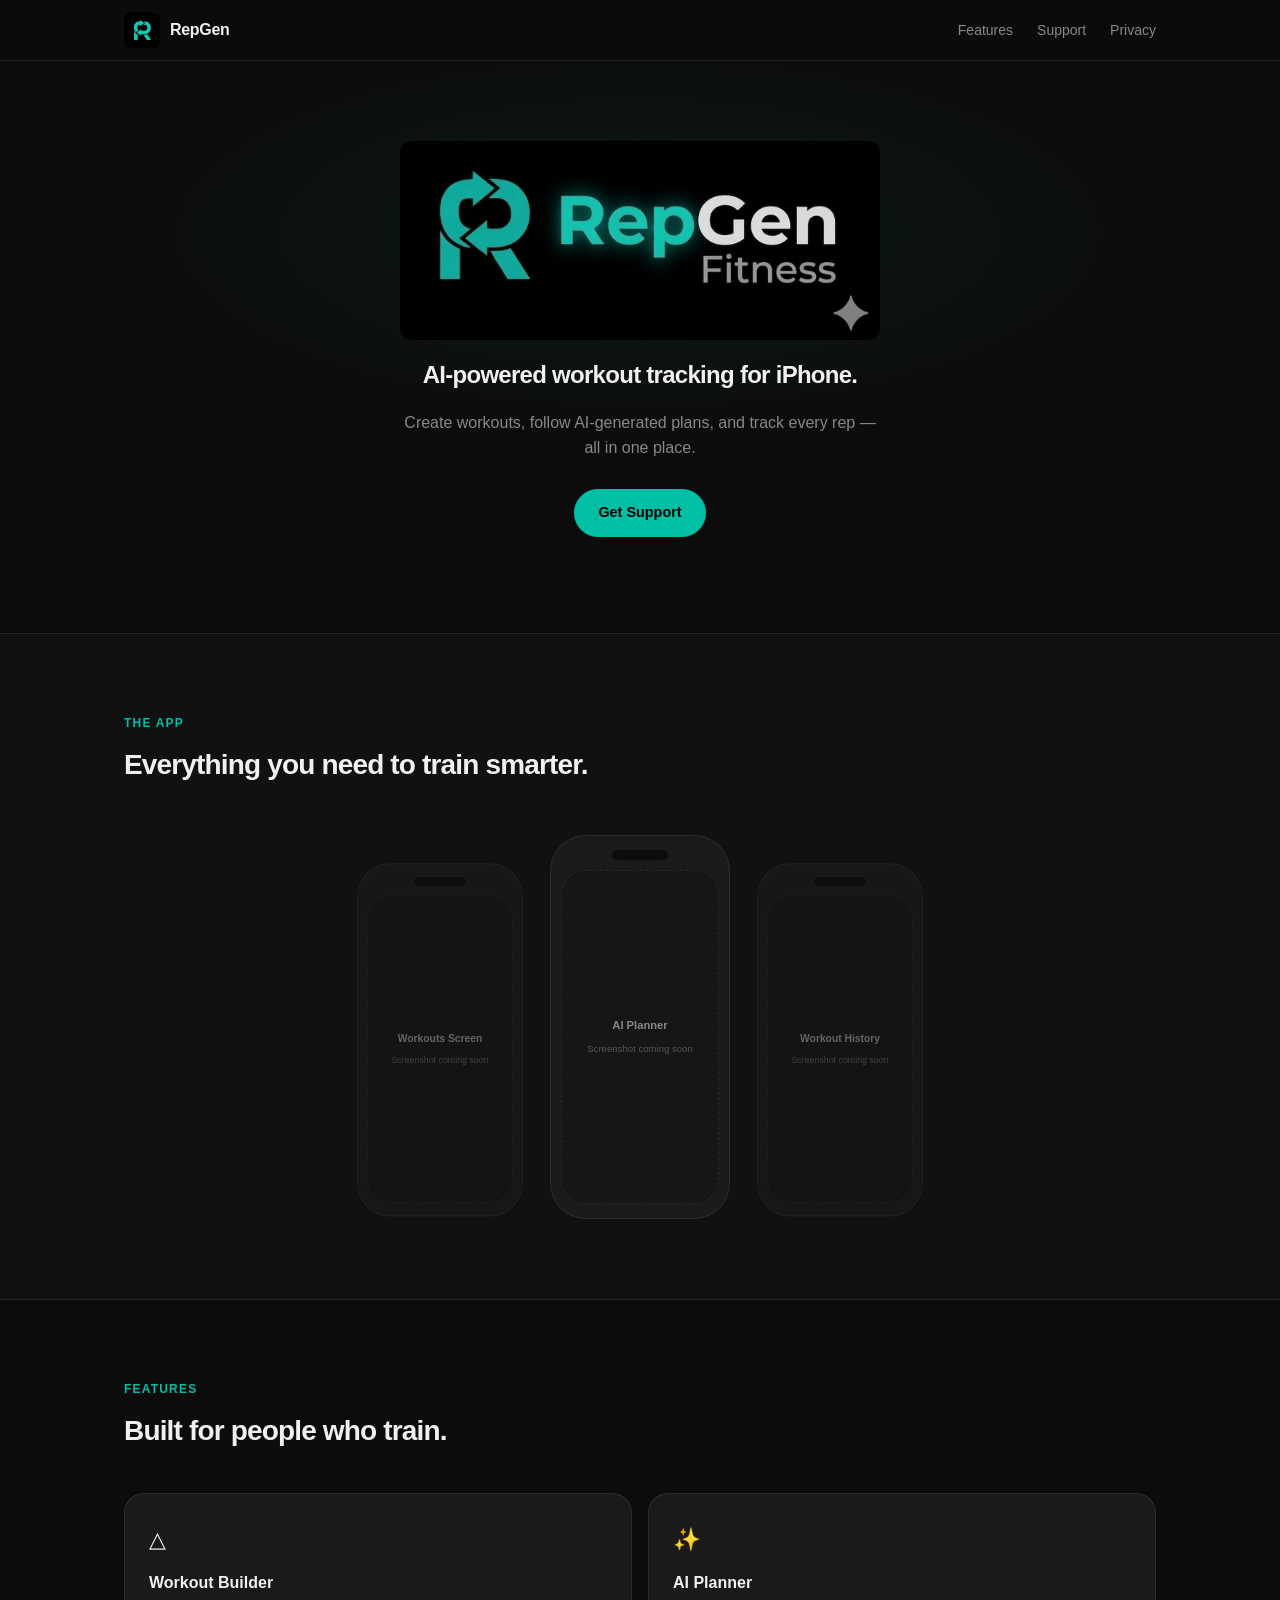
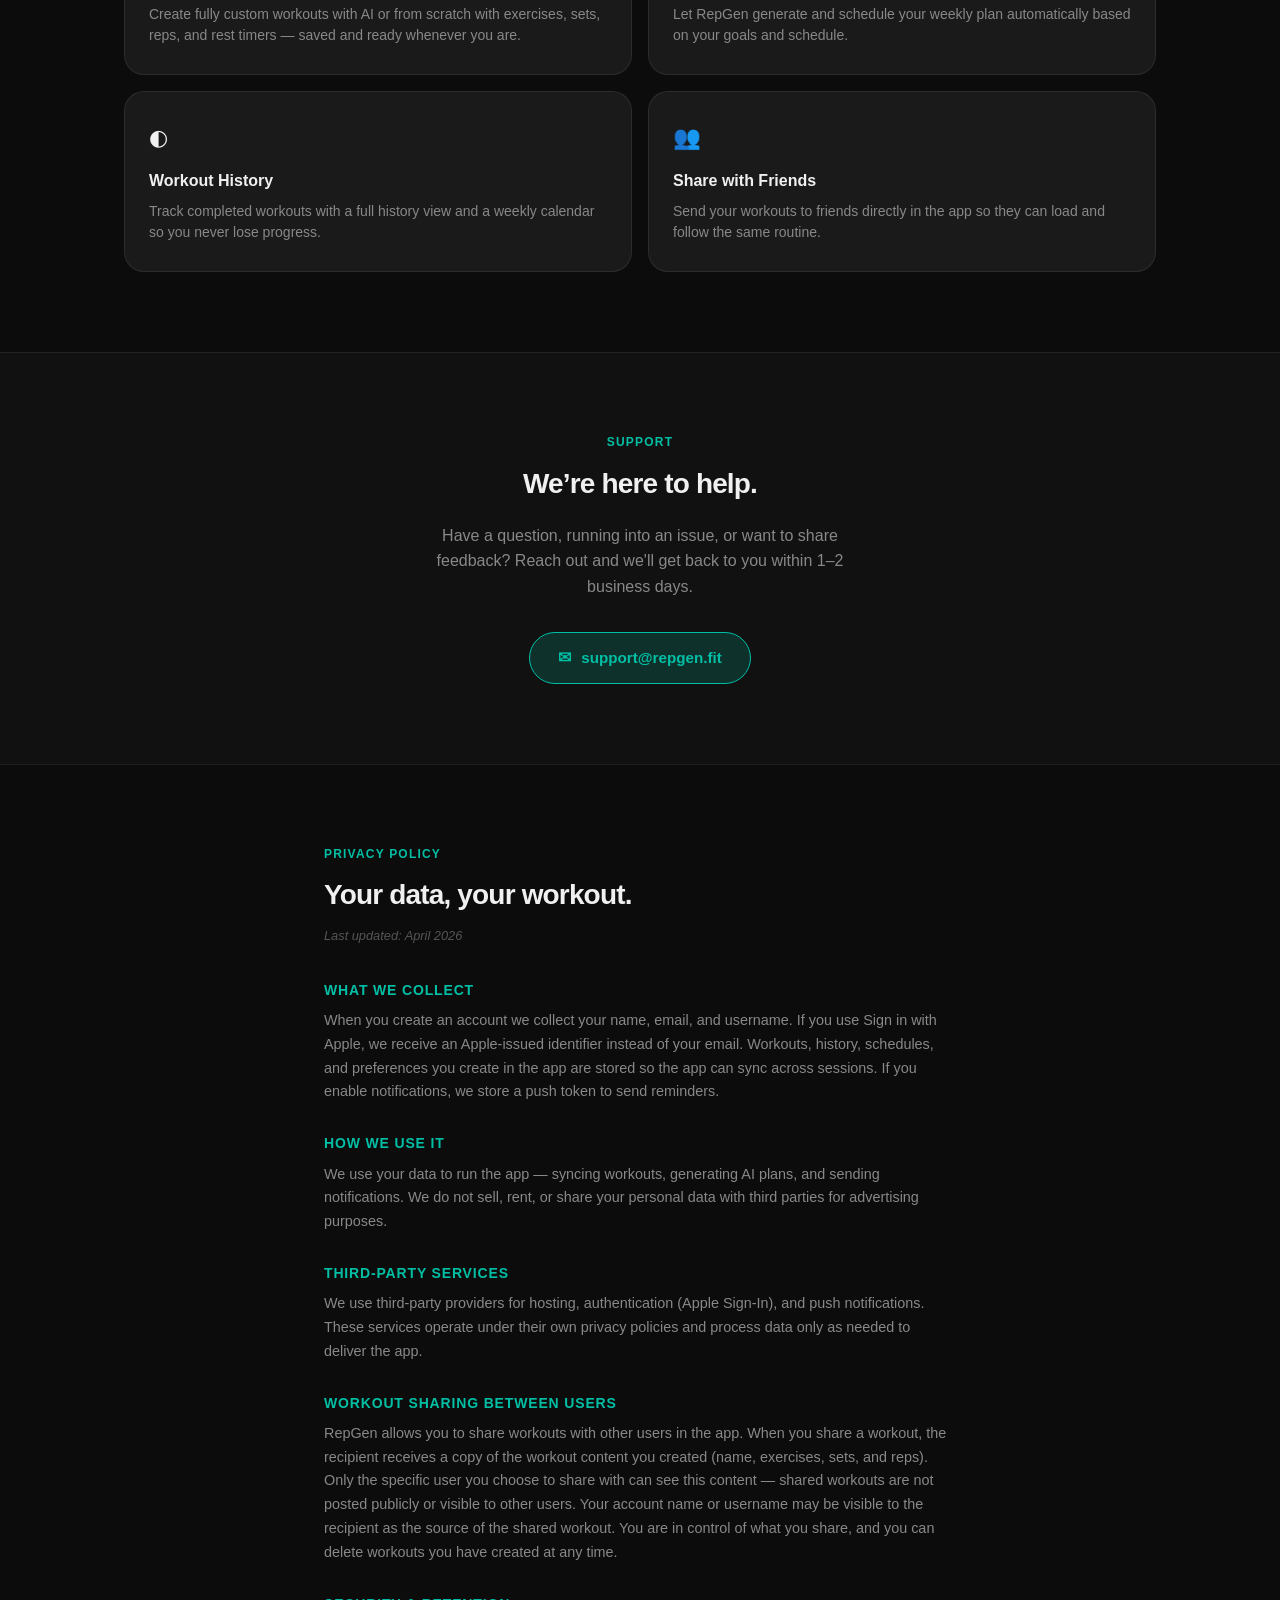
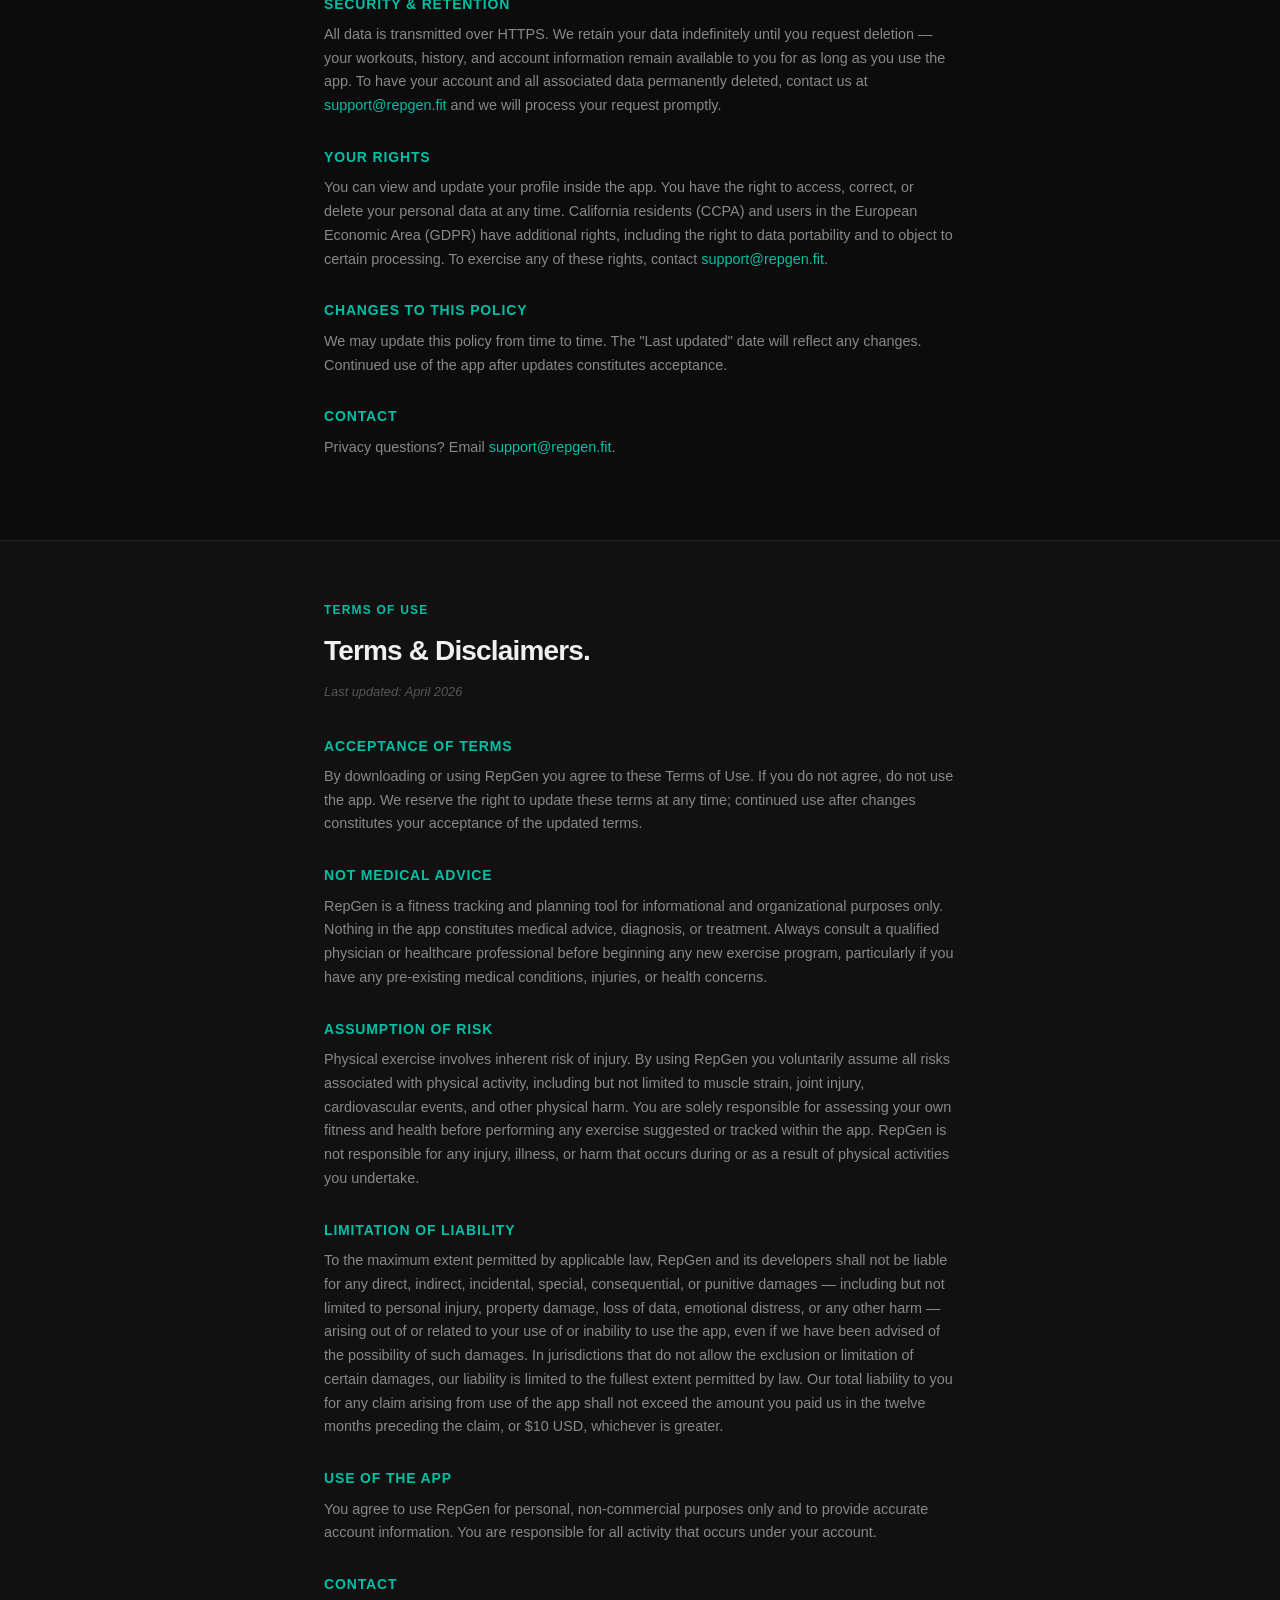
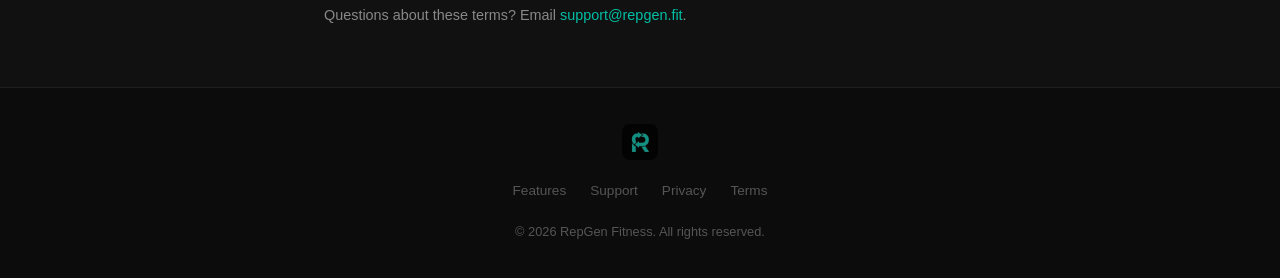
==== commit 4dbe405c: "updates to privacy policy and terms of use" ====
--- a/index.html
+++ b/index.html
@@ -122,7 +122,7 @@
       <div class="section-inner section-inner--narrow">
         <p class="section-label">Privacy Policy</p>
         <h2>Your data, your workout.</h2>
-        <p class="privacy-updated"><em>Last updated: March 2025</em></p>
+        <p class="privacy-updated"><em>Last updated: April 2026</em></p>
 
         <div class="policy-block">
           <h3>What we collect</h3>
@@ -134,11 +134,14 @@
           <h3>Third-party services</h3>
           <p>We use third-party providers for hosting, authentication (Apple Sign-In), and push notifications. These services operate under their own privacy policies and process data only as needed to deliver the app.</p>
 
+          <h3>Workout sharing between users</h3>
+          <p>RepGen allows you to share workouts with other users in the app. When you share a workout, the recipient receives a copy of the workout content you created (name, exercises, sets, and reps). Only the specific user you choose to share with can see this content — shared workouts are not posted publicly or visible to other users. Your account name or username may be visible to the recipient as the source of the shared workout. You are in control of what you share, and you can delete workouts you have created at any time.</p>
+
           <h3>Security &amp; retention</h3>
-          <p>All data is transmitted over HTTPS. We retain your data while your account is active. You may request deletion of your account and all associated data at any time.</p>
+          <p>All data is transmitted over HTTPS. We retain your data indefinitely until you request deletion — your workouts, history, and account information remain available to you for as long as you use the app. To have your account and all associated data permanently deleted, contact us at <a href="mailto:support@repgen.fit">support@repgen.fit</a> and we will process your request promptly.</p>
 
           <h3>Your rights</h3>
-          <p>You can view and update your profile inside the app. To request account deletion or a copy of your data, contact our <a href="#support">Support</a>.</p>
+          <p>You can view and update your profile inside the app. You have the right to access, correct, or delete your personal data at any time. California residents (CCPA) and users in the European Economic Area (GDPR) have additional rights, including the right to data portability and to object to certain processing. To exercise any of these rights, contact <a href="mailto:support@repgen.fit">support@repgen.fit</a>.</p>
 
           <h3>Changes to this policy</h3>
           <p>We may update this policy from time to time. The "Last updated" date will reflect any changes. Continued use of the app after updates constitutes acceptance.</p>
@@ -153,9 +156,28 @@
     <section class="terms" id="terms">
       <div class="section-inner section-inner--narrow">
         <p class="section-label">Terms of Use</p>
-        <h2>Simple terms.</h2>
+        <h2>Terms &amp; Disclaimers.</h2>
+        <p class="privacy-updated"><em>Last updated: April 2026</em></p>
         <div class="policy-block">
-          <p>By using RepGen you agree to use it for personal, non-commercial purposes and to provide accurate account information. We reserve the right to update these terms; continued use after changes constitutes acceptance. Questions or disputes? Contact us at <a href="mailto:support@repgen.fit">support@repgen.fit</a>.</p>
+
+          <h3>Acceptance of terms</h3>
+          <p>By downloading or using RepGen you agree to these Terms of Use. If you do not agree, do not use the app. We reserve the right to update these terms at any time; continued use after changes constitutes your acceptance of the updated terms.</p>
+
+          <h3>Not medical advice</h3>
+          <p>RepGen is a fitness tracking and planning tool for informational and organizational purposes only. Nothing in the app constitutes medical advice, diagnosis, or treatment. Always consult a qualified physician or healthcare professional before beginning any new exercise program, particularly if you have any pre-existing medical conditions, injuries, or health concerns.</p>
+
+          <h3>Assumption of risk</h3>
+          <p>Physical exercise involves inherent risk of injury. By using RepGen you voluntarily assume all risks associated with physical activity, including but not limited to muscle strain, joint injury, cardiovascular events, and other physical harm. You are solely responsible for assessing your own fitness and health before performing any exercise suggested or tracked within the app. RepGen is not responsible for any injury, illness, or harm that occurs during or as a result of physical activities you undertake.</p>
+
+          <h3>Limitation of liability</h3>
+          <p>To the maximum extent permitted by applicable law, RepGen and its developers shall not be liable for any direct, indirect, incidental, special, consequential, or punitive damages — including but not limited to personal injury, property damage, loss of data, emotional distress, or any other harm — arising out of or related to your use of or inability to use the app, even if we have been advised of the possibility of such damages. In jurisdictions that do not allow the exclusion or limitation of certain damages, our liability is limited to the fullest extent permitted by law. Our total liability to you for any claim arising from use of the app shall not exceed the amount you paid us in the twelve months preceding the claim, or $10 USD, whichever is greater.</p>
+
+          <h3>Use of the app</h3>
+          <p>You agree to use RepGen for personal, non-commercial purposes only and to provide accurate account information. You are responsible for all activity that occurs under your account.</p>
+
+          <h3>Contact</h3>
+          <p>Questions about these terms? Email <a href="mailto:support@repgen.fit">support@repgen.fit</a>.</p>
+
         </div>
       </div>
     </section>
@@ -172,7 +194,7 @@
         <a href="#privacy">Privacy</a>
         <a href="#terms">Terms</a>
       </nav>
-      <p class="footer-copy">&copy; 2025 RepGen Fitness. All rights reserved.</p>
+      <p class="footer-copy">&copy; 2026 RepGen Fitness. All rights reserved.</p>
     </div>
   </footer>
 
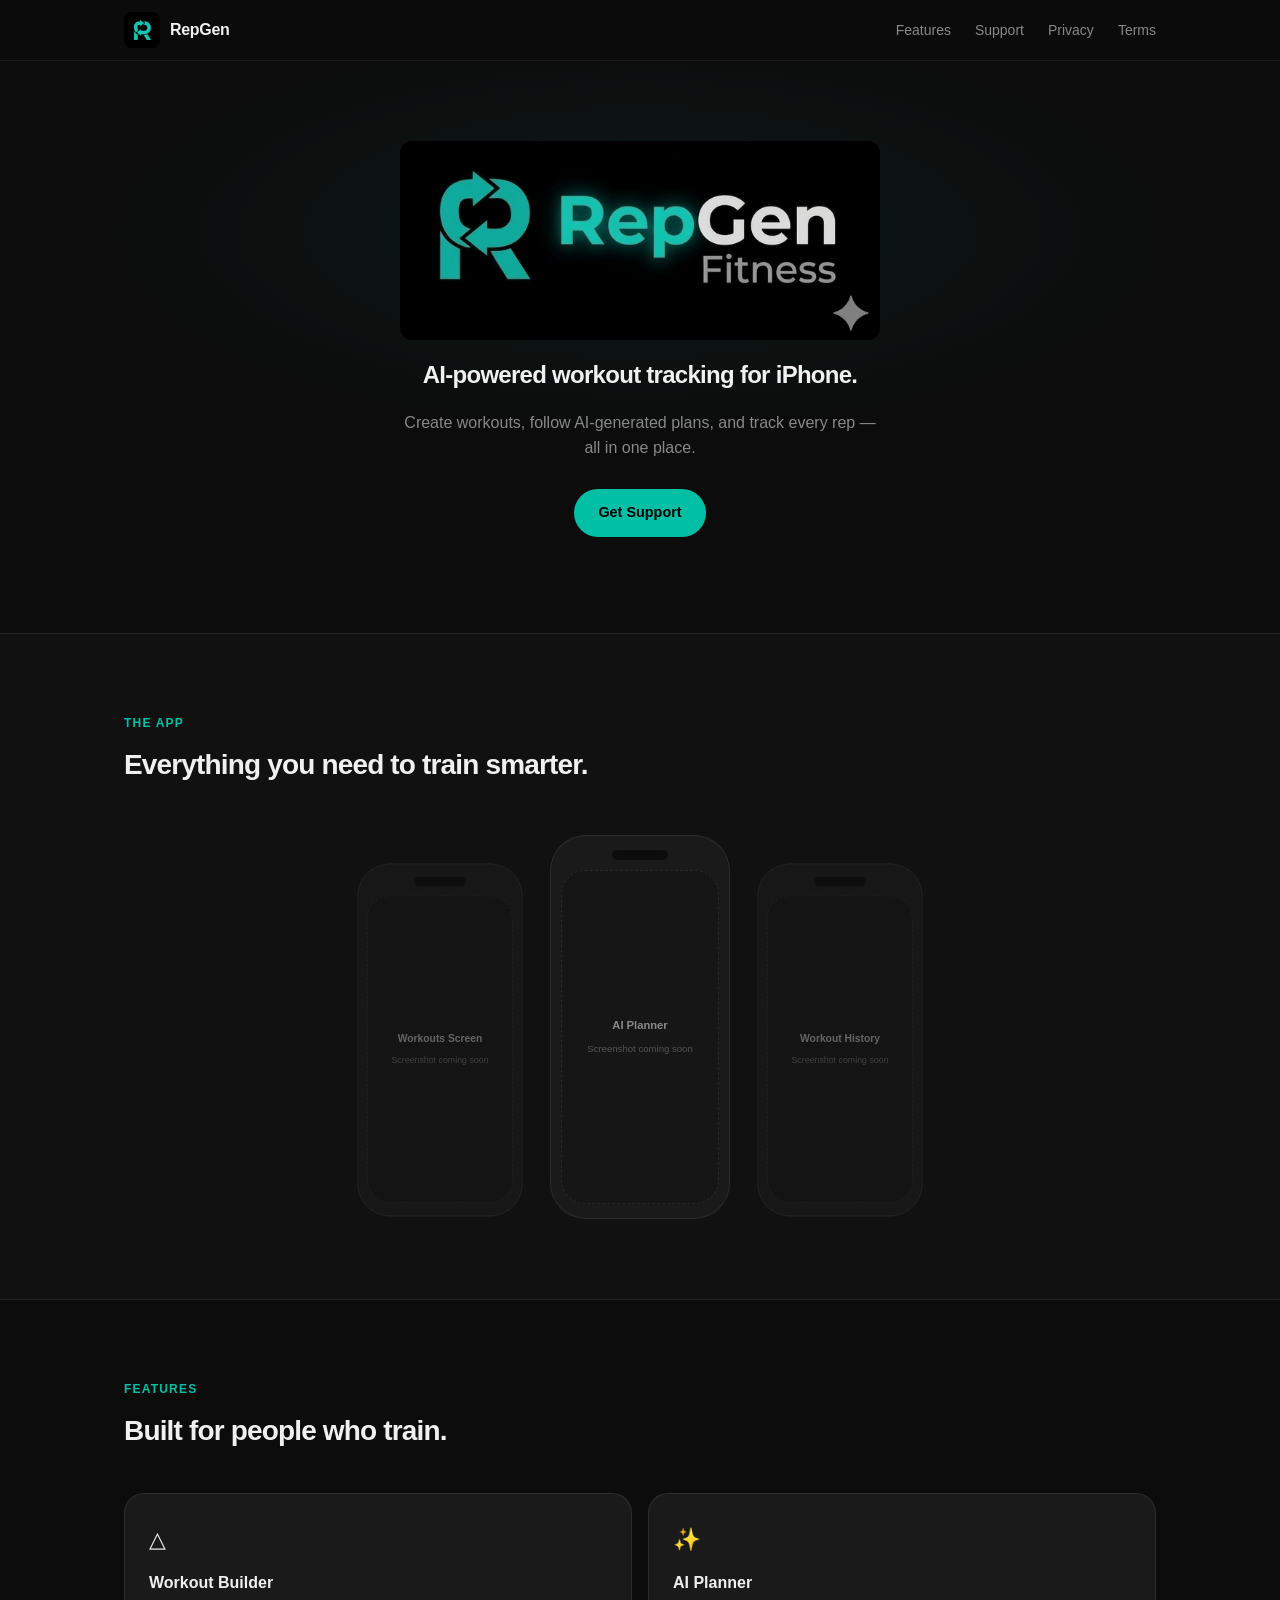
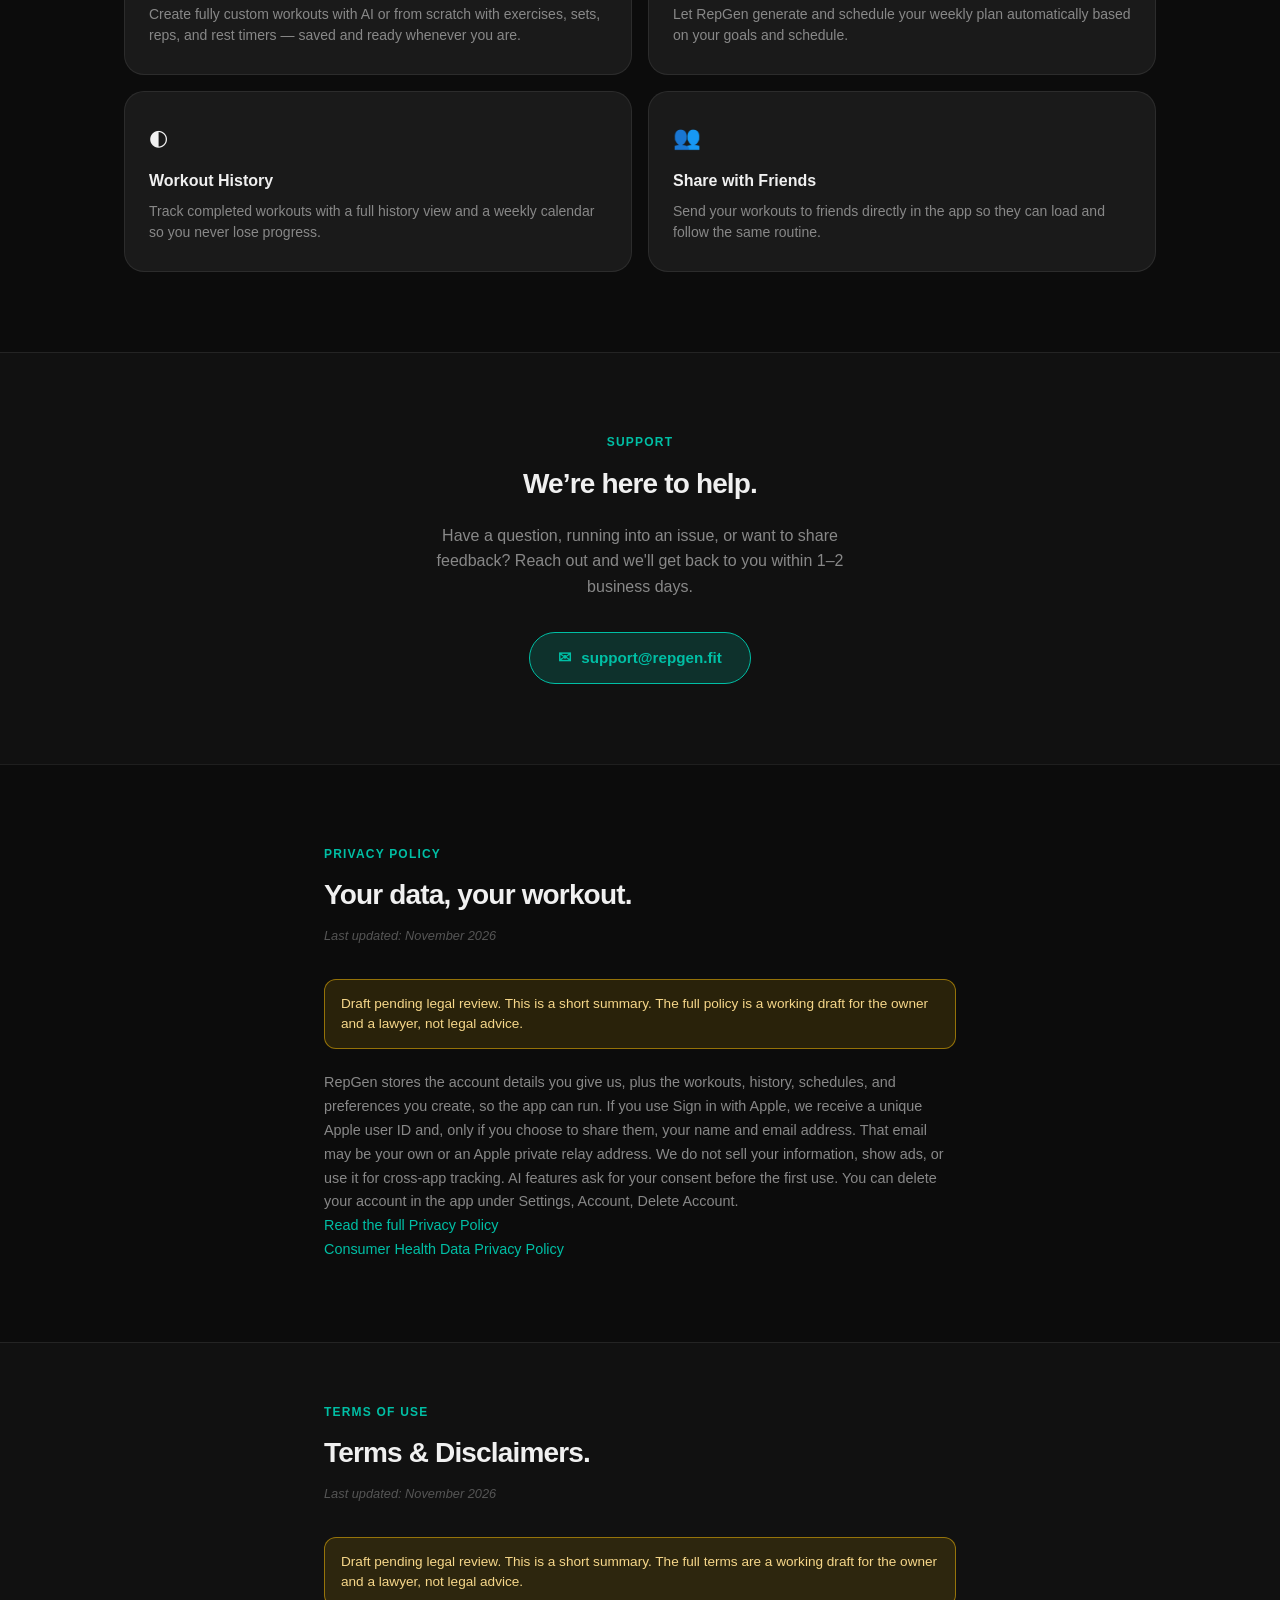
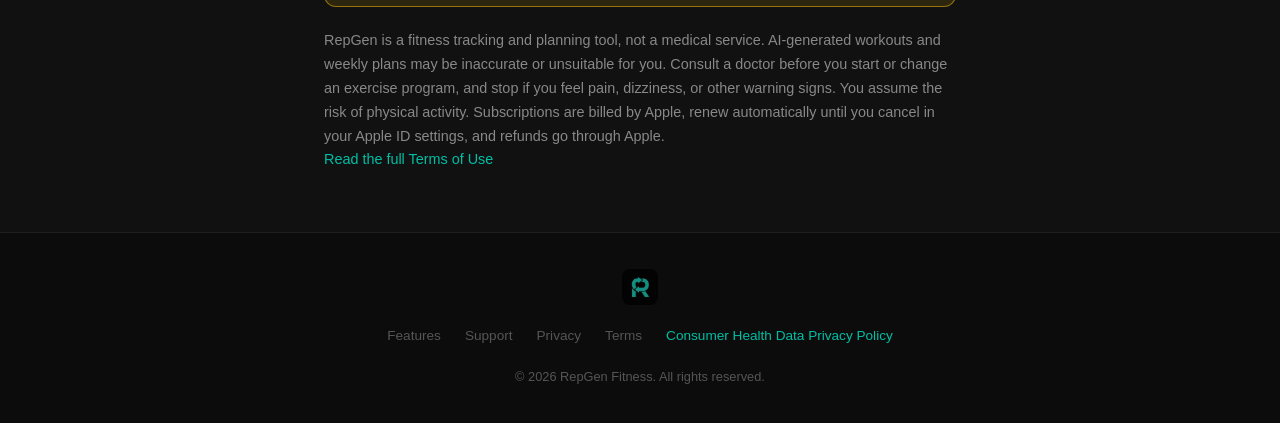
==== commit 290eec92: "Add draft privacy, terms, and consumer health pages. Standalone GitHub Pages documents replace the h" ====
--- a/index.html
+++ b/index.html
@@ -1,4 +1,5 @@
 <!DOCTYPE html>
+<!-- DRAFT PENDING LEGAL REVIEW. The privacy, terms, and consumer health sections are working drafts for the owner and counsel. Not legal advice and not a final policy. -->
 <html lang="en">
 <head>
   <meta charset="UTF-8">
@@ -19,7 +20,8 @@
       <ul class="nav-links">
         <li><a href="#features">Features</a></li>
         <li><a href="#support">Support</a></li>
-        <li><a href="#privacy">Privacy</a></li>
+        <li><a href="privacy/">Privacy</a></li>
+        <li><a href="terms/">Terms</a></li>
       </ul>
     </div>
   </nav>
@@ -117,67 +119,32 @@
       </div>
     </section>
 
-    <!-- PRIVACY -->
+    <!-- PRIVACY (anchor kept so existing #privacy links still land here) -->
     <section class="privacy" id="privacy">
       <div class="section-inner section-inner--narrow">
         <p class="section-label">Privacy Policy</p>
         <h2>Your data, your workout.</h2>
-        <p class="privacy-updated"><em>Last updated: April 2026</em></p>
+        <p class="privacy-updated"><em>Last updated: November 2026</em></p>
 
         <div class="policy-block">
-          <h3>What we collect</h3>
-          <p>When you create an account we collect your name, email, and username. If you use Sign in with Apple, we receive an Apple-issued identifier instead of your email. Workouts, history, schedules, and preferences you create in the app are stored so the app can sync across sessions. If you enable notifications, we store a push token to send reminders.</p>
-
-          <h3>How we use it</h3>
-          <p>We use your data to run the app — syncing workouts, generating AI plans, and sending notifications. We do not sell, rent, or share your personal data with third parties for advertising purposes.</p>
-
-          <h3>Third-party services</h3>
-          <p>We use third-party providers for hosting, authentication (Apple Sign-In), and push notifications. These services operate under their own privacy policies and process data only as needed to deliver the app.</p>
-
-          <h3>Workout sharing between users</h3>
-          <p>RepGen allows you to share workouts with other users in the app. When you share a workout, the recipient receives a copy of the workout content you created (name, exercises, sets, and reps). Only the specific user you choose to share with can see this content — shared workouts are not posted publicly or visible to other users. Your account name or username may be visible to the recipient as the source of the shared workout. You are in control of what you share, and you can delete workouts you have created at any time.</p>
-
-          <h3>Security &amp; retention</h3>
-          <p>All data is transmitted over HTTPS. We retain your data indefinitely until you request deletion — your workouts, history, and account information remain available to you for as long as you use the app. To have your account and all associated data permanently deleted, contact us at <a href="mailto:support@repgen.fit">support@repgen.fit</a> and we will process your request promptly.</p>
-
-          <h3>Your rights</h3>
-          <p>You can view and update your profile inside the app. You have the right to access, correct, or delete your personal data at any time. California residents (CCPA) and users in the European Economic Area (GDPR) have additional rights, including the right to data portability and to object to certain processing. To exercise any of these rights, contact <a href="mailto:support@repgen.fit">support@repgen.fit</a>.</p>
-
-          <h3>Changes to this policy</h3>
-          <p>We may update this policy from time to time. The "Last updated" date will reflect any changes. Continued use of the app after updates constitutes acceptance.</p>
-
-          <h3>Contact</h3>
-          <p>Privacy questions? Email <a href="mailto:support@repgen.fit">support@repgen.fit</a>.</p>
+          <p class="draft-banner">Draft pending legal review. This is a short summary. The full policy is a working draft for the owner and a lawyer, not legal advice.</p>
+          <p>RepGen stores the account details you give us, plus the workouts, history, schedules, and preferences you create, so the app can run. If you use Sign in with Apple, we receive a unique Apple user ID and, only if you choose to share them, your name and email address. That email may be your own or an Apple private relay address. We do not sell your information, show ads, or use it for cross-app tracking. AI features ask for your consent before the first use. You can delete your account in the app under Settings, Account, Delete Account.</p>
+          <p><a href="privacy/">Read the full Privacy Policy</a></p>
+          <p><a href="health-data/">Consumer Health Data Privacy Policy</a></p>
         </div>
       </div>
     </section>
 
-    <!-- TERMS -->
+    <!-- TERMS (anchor kept so existing #terms links still land here) -->
     <section class="terms" id="terms">
       <div class="section-inner section-inner--narrow">
         <p class="section-label">Terms of Use</p>
         <h2>Terms &amp; Disclaimers.</h2>
-        <p class="privacy-updated"><em>Last updated: April 2026</em></p>
+        <p class="privacy-updated"><em>Last updated: November 2026</em></p>
         <div class="policy-block">
-
-          <h3>Acceptance of terms</h3>
-          <p>By downloading or using RepGen you agree to these Terms of Use. If you do not agree, do not use the app. We reserve the right to update these terms at any time; continued use after changes constitutes your acceptance of the updated terms.</p>
-
-          <h3>Not medical advice</h3>
-          <p>RepGen is a fitness tracking and planning tool for informational and organizational purposes only. Nothing in the app constitutes medical advice, diagnosis, or treatment. Always consult a qualified physician or healthcare professional before beginning any new exercise program, particularly if you have any pre-existing medical conditions, injuries, or health concerns.</p>
-
-          <h3>Assumption of risk</h3>
-          <p>Physical exercise involves inherent risk of injury. By using RepGen you voluntarily assume all risks associated with physical activity, including but not limited to muscle strain, joint injury, cardiovascular events, and other physical harm. You are solely responsible for assessing your own fitness and health before performing any exercise suggested or tracked within the app. RepGen is not responsible for any injury, illness, or harm that occurs during or as a result of physical activities you undertake.</p>
-
-          <h3>Limitation of liability</h3>
-          <p>To the maximum extent permitted by applicable law, RepGen and its developers shall not be liable for any direct, indirect, incidental, special, consequential, or punitive damages — including but not limited to personal injury, property damage, loss of data, emotional distress, or any other harm — arising out of or related to your use of or inability to use the app, even if we have been advised of the possibility of such damages. In jurisdictions that do not allow the exclusion or limitation of certain damages, our liability is limited to the fullest extent permitted by law. Our total liability to you for any claim arising from use of the app shall not exceed the amount you paid us in the twelve months preceding the claim, or $10 USD, whichever is greater.</p>
-
-          <h3>Use of the app</h3>
-          <p>You agree to use RepGen for personal, non-commercial purposes only and to provide accurate account information. You are responsible for all activity that occurs under your account.</p>
-
-          <h3>Contact</h3>
-          <p>Questions about these terms? Email <a href="mailto:support@repgen.fit">support@repgen.fit</a>.</p>
-
+          <p class="draft-banner">Draft pending legal review. This is a short summary. The full terms are a working draft for the owner and a lawyer, not legal advice.</p>
+          <p>RepGen is a fitness tracking and planning tool, not a medical service. AI-generated workouts and weekly plans may be inaccurate or unsuitable for you. Consult a doctor before you start or change an exercise program, and stop if you feel pain, dizziness, or other warning signs. You assume the risk of physical activity. Subscriptions are billed by Apple, renew automatically until you cancel in your Apple ID settings, and refunds go through Apple.</p>
+          <p><a href="terms/">Read the full Terms of Use</a></p>
         </div>
       </div>
     </section>
@@ -191,8 +158,9 @@
       <nav class="footer-nav">
         <a href="#features">Features</a>
         <a href="#support">Support</a>
-        <a href="#privacy">Privacy</a>
-        <a href="#terms">Terms</a>
+        <a href="privacy/">Privacy</a>
+        <a href="terms/">Terms</a>
+        <a class="footer-health" href="health-data/">Consumer Health Data Privacy Policy</a>
       </nav>
       <p class="footer-copy">&copy; 2026 RepGen Fitness. All rights reserved.</p>
     </div>
--- a/styles.css
+++ b/styles.css
@@ -446,6 +446,105 @@
   color: var(--teal);
 }
 
+.policy-block {
+  overflow-wrap: break-word;
+}
+
+.policy-block ul,
+.policy-block ol {
+  margin: 8px 0 14px 1.25rem;
+  color: var(--text-muted);
+  font-size: 0.9rem;
+}
+
+.policy-block li {
+  margin: 6px 0;
+  line-height: 1.65;
+}
+
+.policy-block li::marker {
+  color: var(--teal);
+}
+
+.legal-doc h1 {
+  font-size: 1.75rem;
+  font-weight: 700;
+  letter-spacing: -0.03em;
+  margin-bottom: 8px;
+}
+
+.legal-doc .policy-block h2 {
+  font-size: 0.875rem;
+  font-weight: 700;
+  color: var(--teal);
+  text-transform: uppercase;
+  letter-spacing: 0.06em;
+  margin: 28px 0 8px;
+  scroll-margin-top: 76px;
+}
+
+#privacy,
+#terms {
+  scroll-margin-top: 76px;
+}
+
+.legal-doc .policy-block h2:first-child {
+  margin-top: 0;
+}
+
+.policy-block ul.policy-jump {
+  display: flex;
+  flex-wrap: wrap;
+  gap: 8px 16px;
+  margin: 0 0 28px;
+  padding: 0;
+  list-style: none;
+}
+
+.policy-block ul.policy-jump li {
+  margin: 0;
+}
+
+.policy-jump a {
+  font-size: 0.8rem;
+  color: var(--text-muted);
+}
+
+.policy-jump a:hover {
+  color: var(--text);
+  text-decoration: none;
+}
+
+.policy-block strong {
+  color: var(--text);
+  font-weight: 600;
+}
+
+p.draft-banner {
+  background: rgba(255, 193, 7, 0.12);
+  border: 1px solid rgba(255, 193, 7, 0.5);
+  color: #f6d78a;
+  border-radius: var(--radius);
+  padding: 14px 16px;
+  font-size: 0.85rem;
+  line-height: 1.5;
+  margin-bottom: 22px;
+}
+
+.todo {
+  background: rgba(255, 186, 0, 0.22);
+  color: #ffe08a;
+  border-radius: 3px;
+  padding: 0.05em 0.28em;
+  font-weight: 600;
+  box-decoration-break: clone;
+  -webkit-box-decoration-break: clone;
+}
+
+.policy-lead {
+  margin-bottom: 8px;
+}
+
 /* =============================================
    FOOTER
    ============================================= */
@@ -492,6 +591,14 @@
   text-decoration: none;
 }
 
+.footer-nav a.footer-health {
+  color: var(--teal);
+}
+
+.footer-nav a.footer-health:hover {
+  color: var(--text);
+}
+
 .footer-copy {
   font-size: 0.8rem;
   color: var(--text-dim);
@@ -513,7 +620,8 @@
   .features h2,
   .support h2,
   .privacy h2,
-  .terms h2 { font-size: 1.4rem; }
+  .terms h2,
+  .legal-doc h1 { font-size: 1.4rem; }
 
   .feature-grid { grid-template-columns: 1fr; }
 
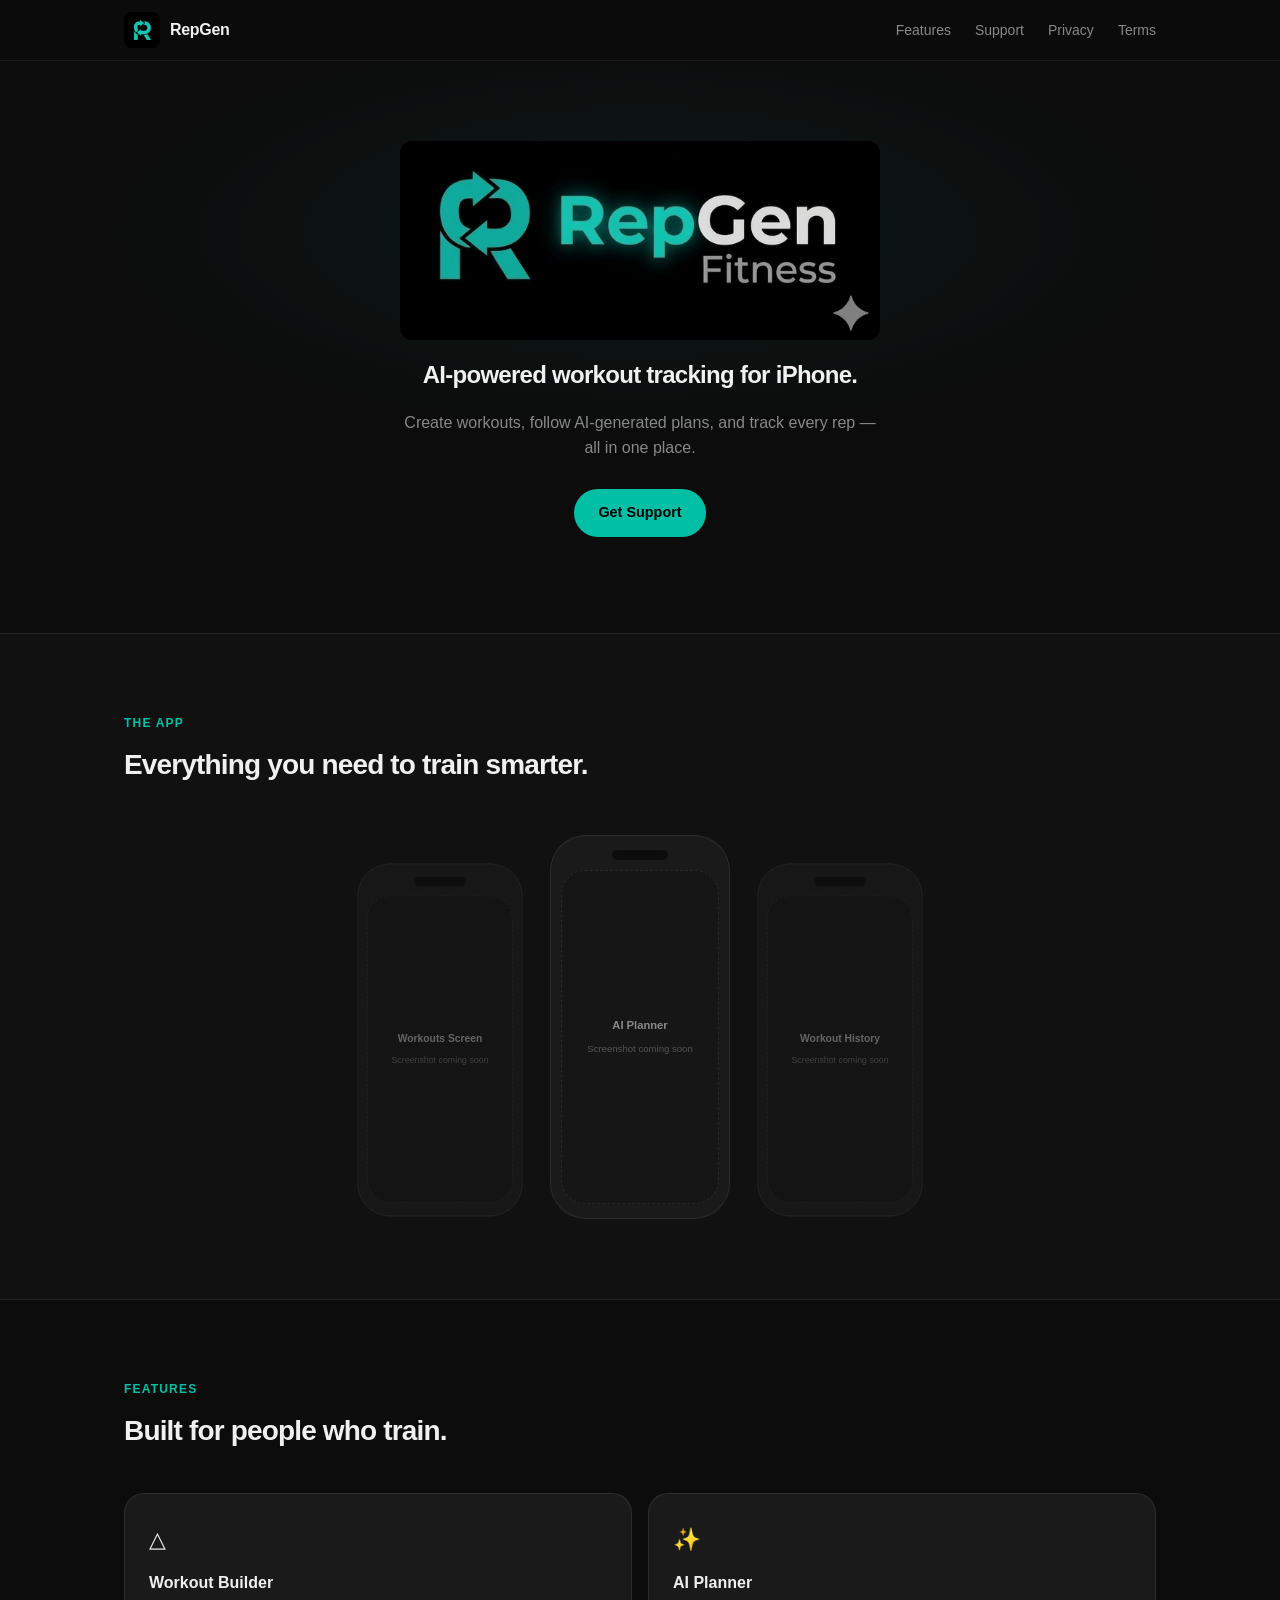
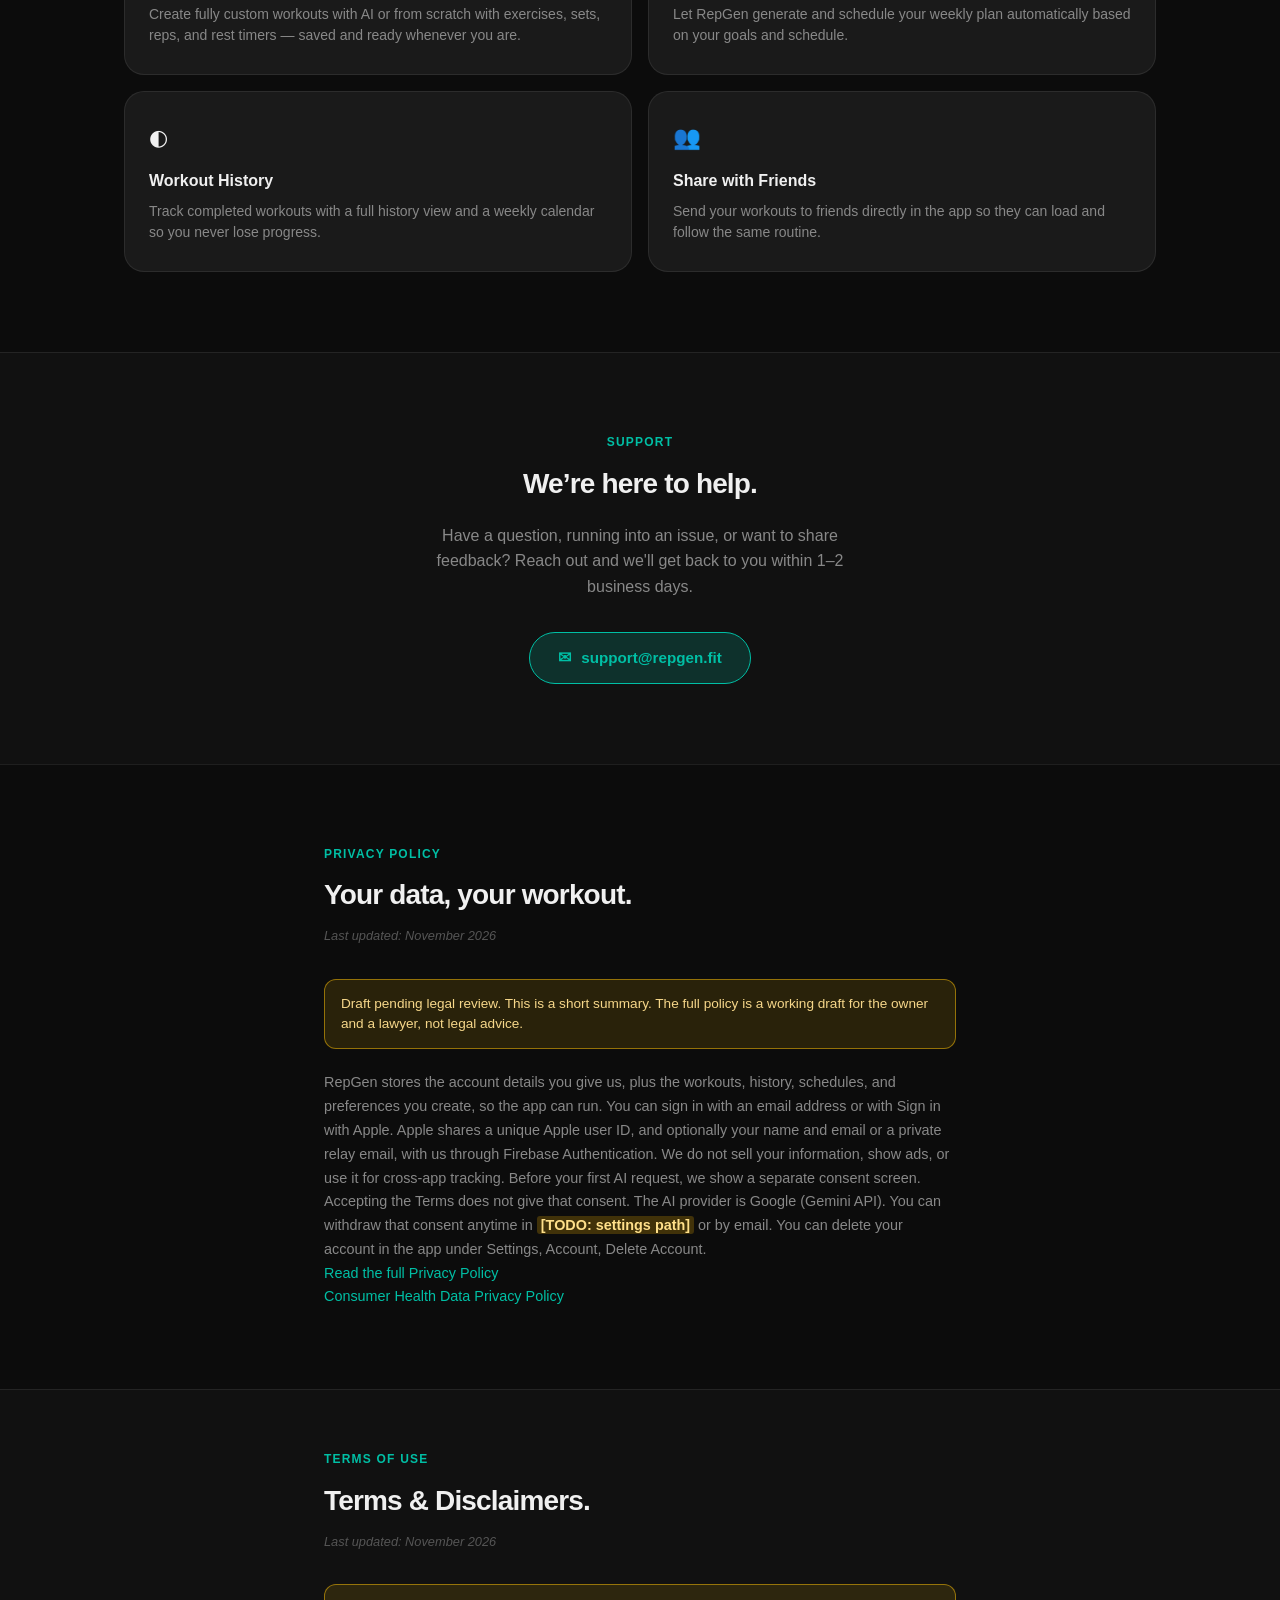
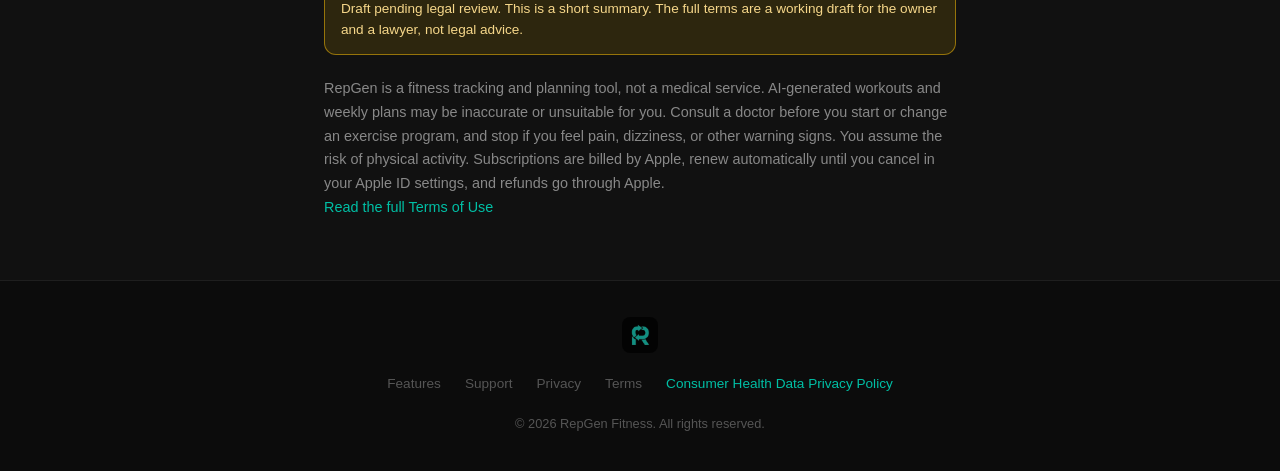
==== commit f3220724: "Fill confirmed providers and compliance facts on the draft legal pages. Name Google (Gemini API), No" ====
--- a/index.html
+++ b/index.html
@@ -128,7 +128,7 @@
 
         <div class="policy-block">
           <p class="draft-banner">Draft pending legal review. This is a short summary. The full policy is a working draft for the owner and a lawyer, not legal advice.</p>
-          <p>RepGen stores the account details you give us, plus the workouts, history, schedules, and preferences you create, so the app can run. If you use Sign in with Apple, we receive a unique Apple user ID and, only if you choose to share them, your name and email address. That email may be your own or an Apple private relay address. We do not sell your information, show ads, or use it for cross-app tracking. AI features ask for your consent before the first use. You can delete your account in the app under Settings, Account, Delete Account.</p>
+          <p>RepGen stores the account details you give us, plus the workouts, history, schedules, and preferences you create, so the app can run. You can sign in with an email address or with Sign in with Apple. Apple shares a unique Apple user ID, and optionally your name and email or a private relay email, with us through Firebase Authentication. We do not sell your information, show ads, or use it for cross-app tracking. Before your first AI request, we show a separate consent screen. Accepting the Terms does not give that consent. The AI provider is Google (Gemini API). You can withdraw that consent anytime in <span class="todo">[TODO: settings path]</span> or by email. You can delete your account in the app under Settings, Account, Delete Account.</p>
           <p><a href="privacy/">Read the full Privacy Policy</a></p>
           <p><a href="health-data/">Consumer Health Data Privacy Policy</a></p>
         </div>
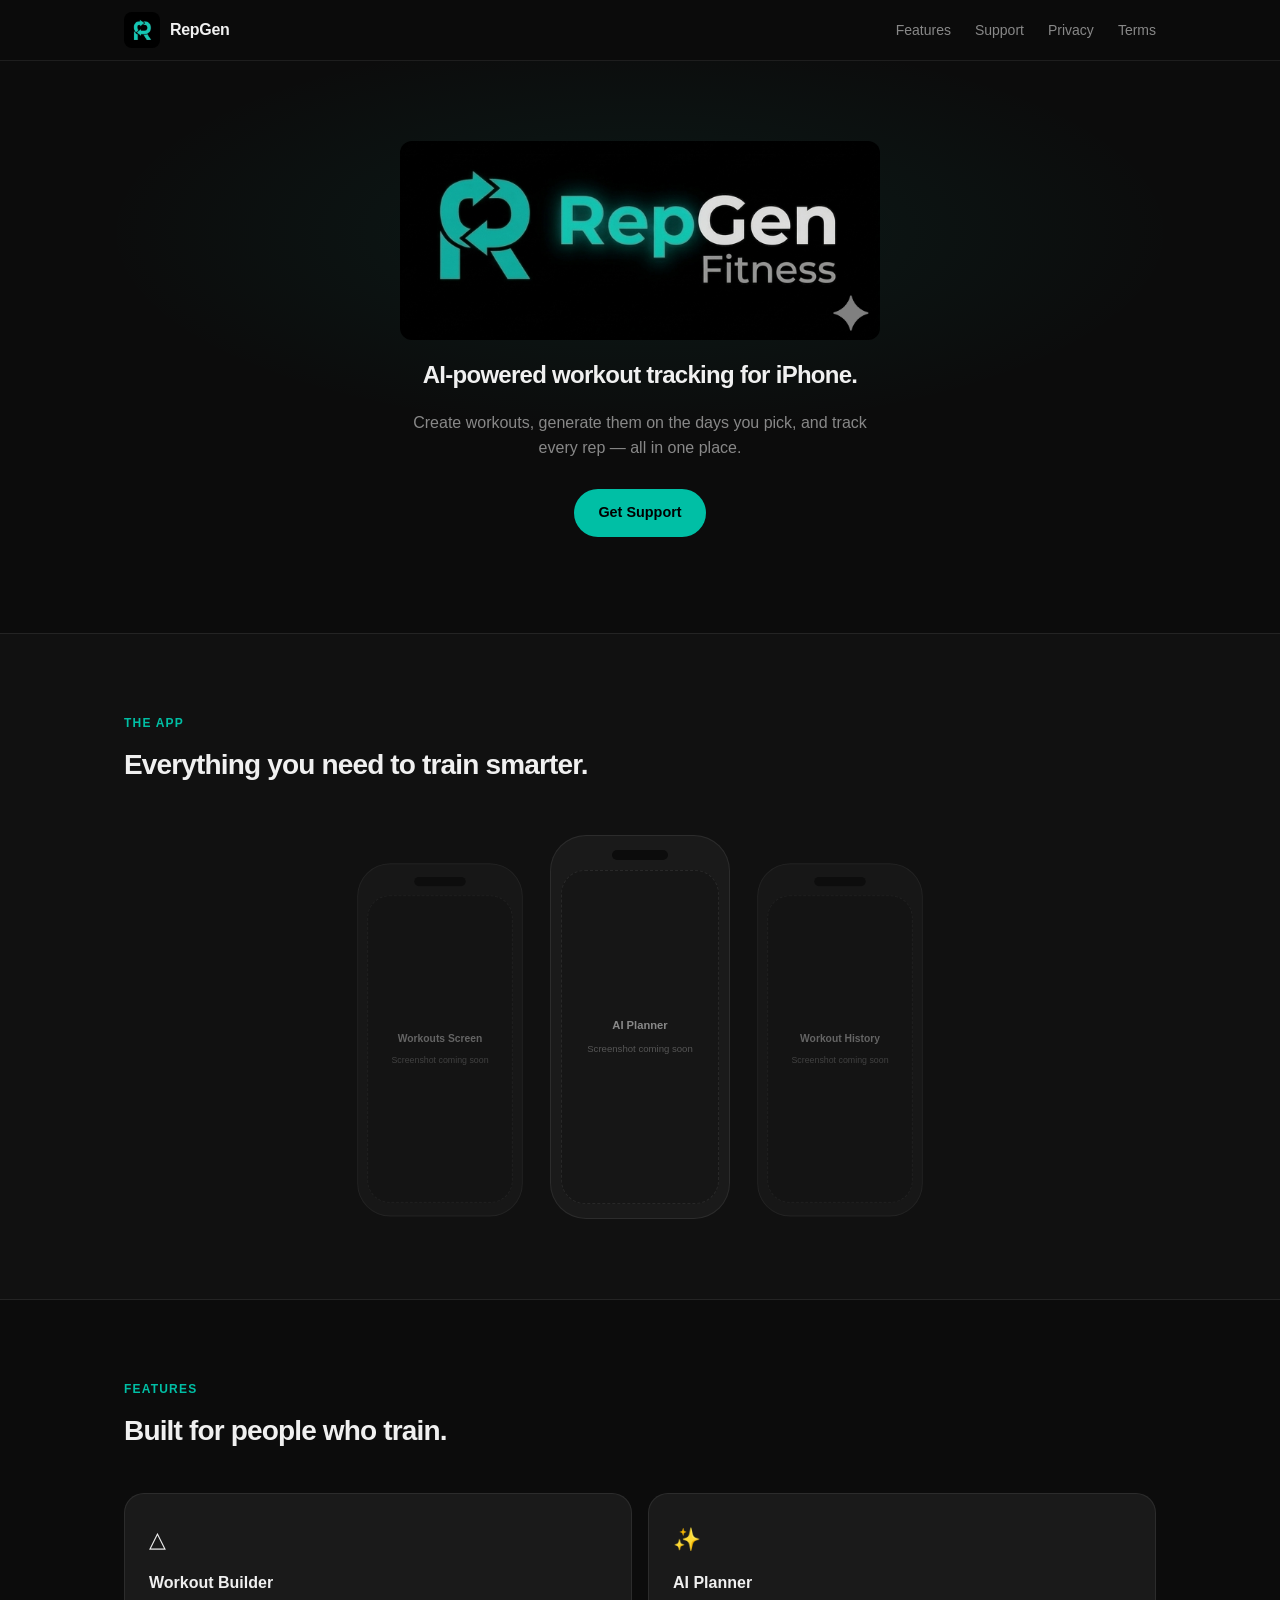
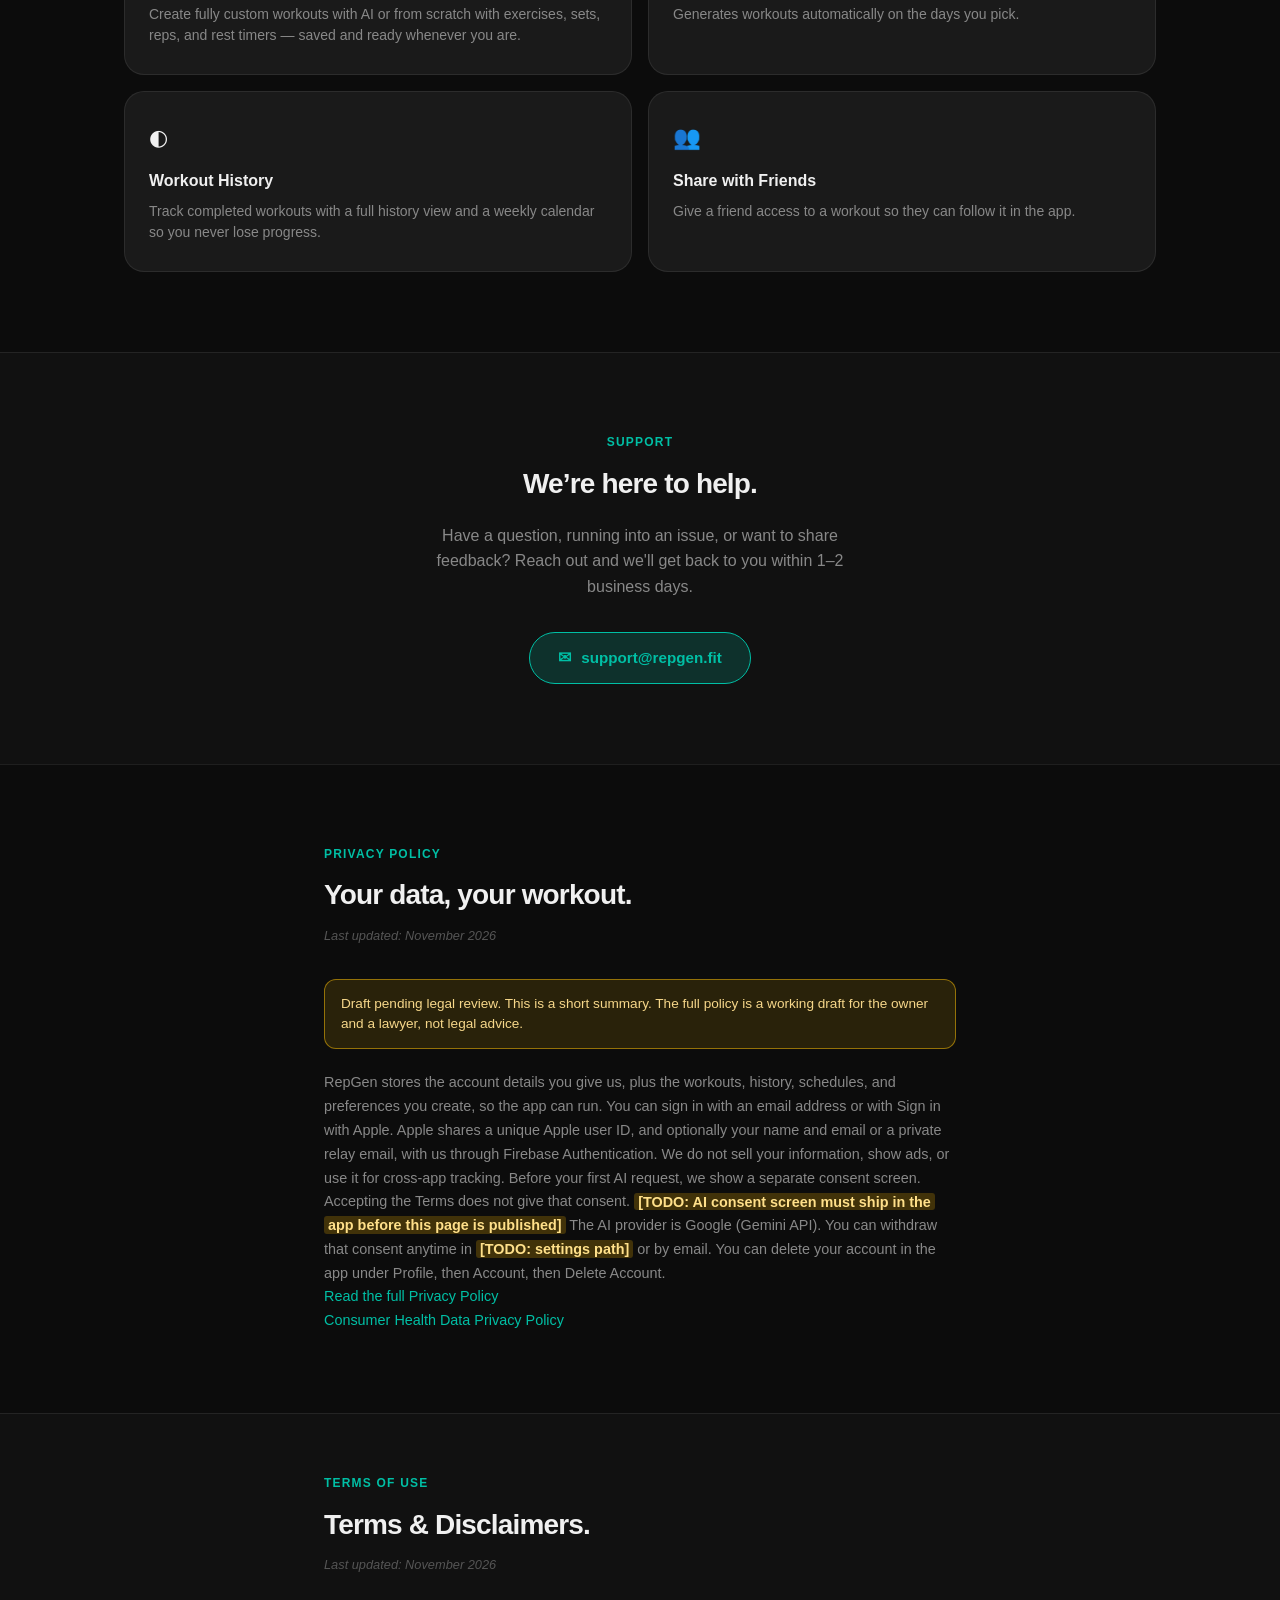
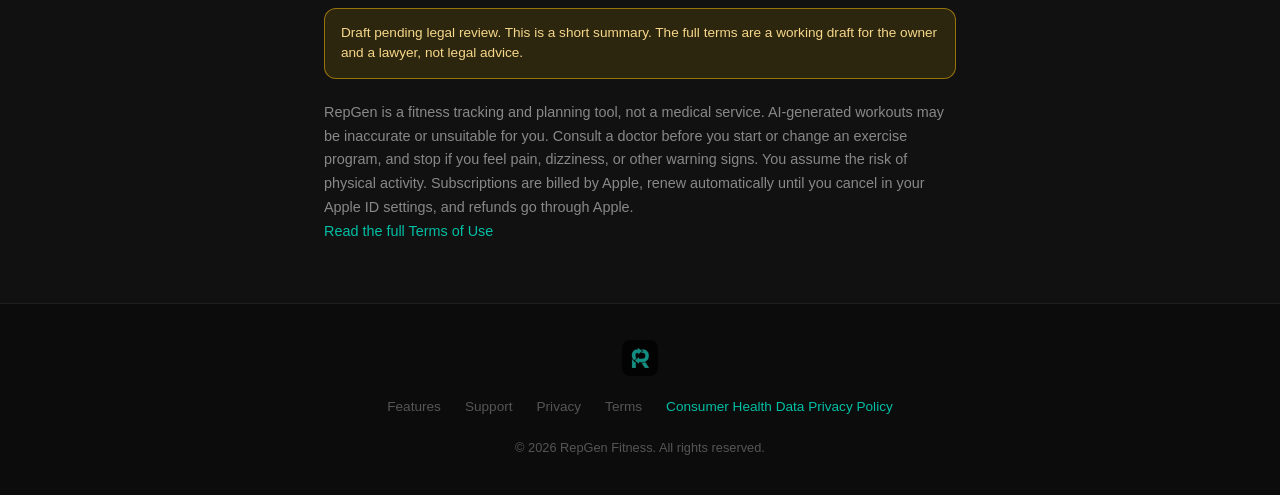
==== commit 6860880c: "Correct legal drafts to match sharing, deletion, and AI generation. Describe workout access instead " ====
--- a/index.html
+++ b/index.html
@@ -35,7 +35,7 @@
         class="hero-wordmark"
       >
       <p class="hero-tagline">AI-powered workout tracking for iPhone.</p>
-      <p class="hero-sub">Create workouts, follow AI-generated plans, and track every rep — all in one place.</p>
+      <p class="hero-sub">Create workouts, generate them on the days you pick, and track every rep — all in one place.</p>
       <a href="#support" class="btn-primary">Get Support</a>
     </div>
   </header>
@@ -87,7 +87,7 @@
           <div class="feature-card">
             <span class="feature-icon">&#10024;</span>
             <h3>AI Planner</h3>
-            <p>Let RepGen generate and schedule your weekly plan automatically based on your goals and schedule.</p>
+            <p>Generates workouts automatically on the days you pick.</p>
           </div>
           <div class="feature-card">
             <span class="feature-icon">&#9680;</span>
@@ -97,7 +97,7 @@
           <div class="feature-card">
             <span class="feature-icon">&#128101;</span>
             <h3>Share with Friends</h3>
-            <p>Send your workouts to friends directly in the app so they can load and follow the same routine.</p>
+            <p>Give a friend access to a workout so they can follow it in the app.</p>
           </div>
         </div>
       </div>
@@ -128,7 +128,7 @@
 
         <div class="policy-block">
           <p class="draft-banner">Draft pending legal review. This is a short summary. The full policy is a working draft for the owner and a lawyer, not legal advice.</p>
-          <p>RepGen stores the account details you give us, plus the workouts, history, schedules, and preferences you create, so the app can run. You can sign in with an email address or with Sign in with Apple. Apple shares a unique Apple user ID, and optionally your name and email or a private relay email, with us through Firebase Authentication. We do not sell your information, show ads, or use it for cross-app tracking. Before your first AI request, we show a separate consent screen. Accepting the Terms does not give that consent. The AI provider is Google (Gemini API). You can withdraw that consent anytime in <span class="todo">[TODO: settings path]</span> or by email. You can delete your account in the app under Settings, Account, Delete Account.</p>
+          <p>RepGen stores the account details you give us, plus the workouts, history, schedules, and preferences you create, so the app can run. You can sign in with an email address or with Sign in with Apple. Apple shares a unique Apple user ID, and optionally your name and email or a private relay email, with us through Firebase Authentication. We do not sell your information, show ads, or use it for cross-app tracking. Before your first AI request, we show a separate consent screen. Accepting the Terms does not give that consent. <span class="todo">[TODO: AI consent screen must ship in the app before this page is published]</span> The AI provider is Google (Gemini API). You can withdraw that consent anytime in <span class="todo">[TODO: settings path]</span> or by email. You can delete your account in the app under Profile, then Account, then Delete Account.</p>
           <p><a href="privacy/">Read the full Privacy Policy</a></p>
           <p><a href="health-data/">Consumer Health Data Privacy Policy</a></p>
         </div>
@@ -143,7 +143,7 @@
         <p class="privacy-updated"><em>Last updated: November 2026</em></p>
         <div class="policy-block">
           <p class="draft-banner">Draft pending legal review. This is a short summary. The full terms are a working draft for the owner and a lawyer, not legal advice.</p>
-          <p>RepGen is a fitness tracking and planning tool, not a medical service. AI-generated workouts and weekly plans may be inaccurate or unsuitable for you. Consult a doctor before you start or change an exercise program, and stop if you feel pain, dizziness, or other warning signs. You assume the risk of physical activity. Subscriptions are billed by Apple, renew automatically until you cancel in your Apple ID settings, and refunds go through Apple.</p>
+          <p>RepGen is a fitness tracking and planning tool, not a medical service. AI-generated workouts may be inaccurate or unsuitable for you. Consult a doctor before you start or change an exercise program, and stop if you feel pain, dizziness, or other warning signs. You assume the risk of physical activity. Subscriptions are billed by Apple, renew automatically until you cancel in your Apple ID settings, and refunds go through Apple.</p>
           <p><a href="terms/">Read the full Terms of Use</a></p>
         </div>
       </div>
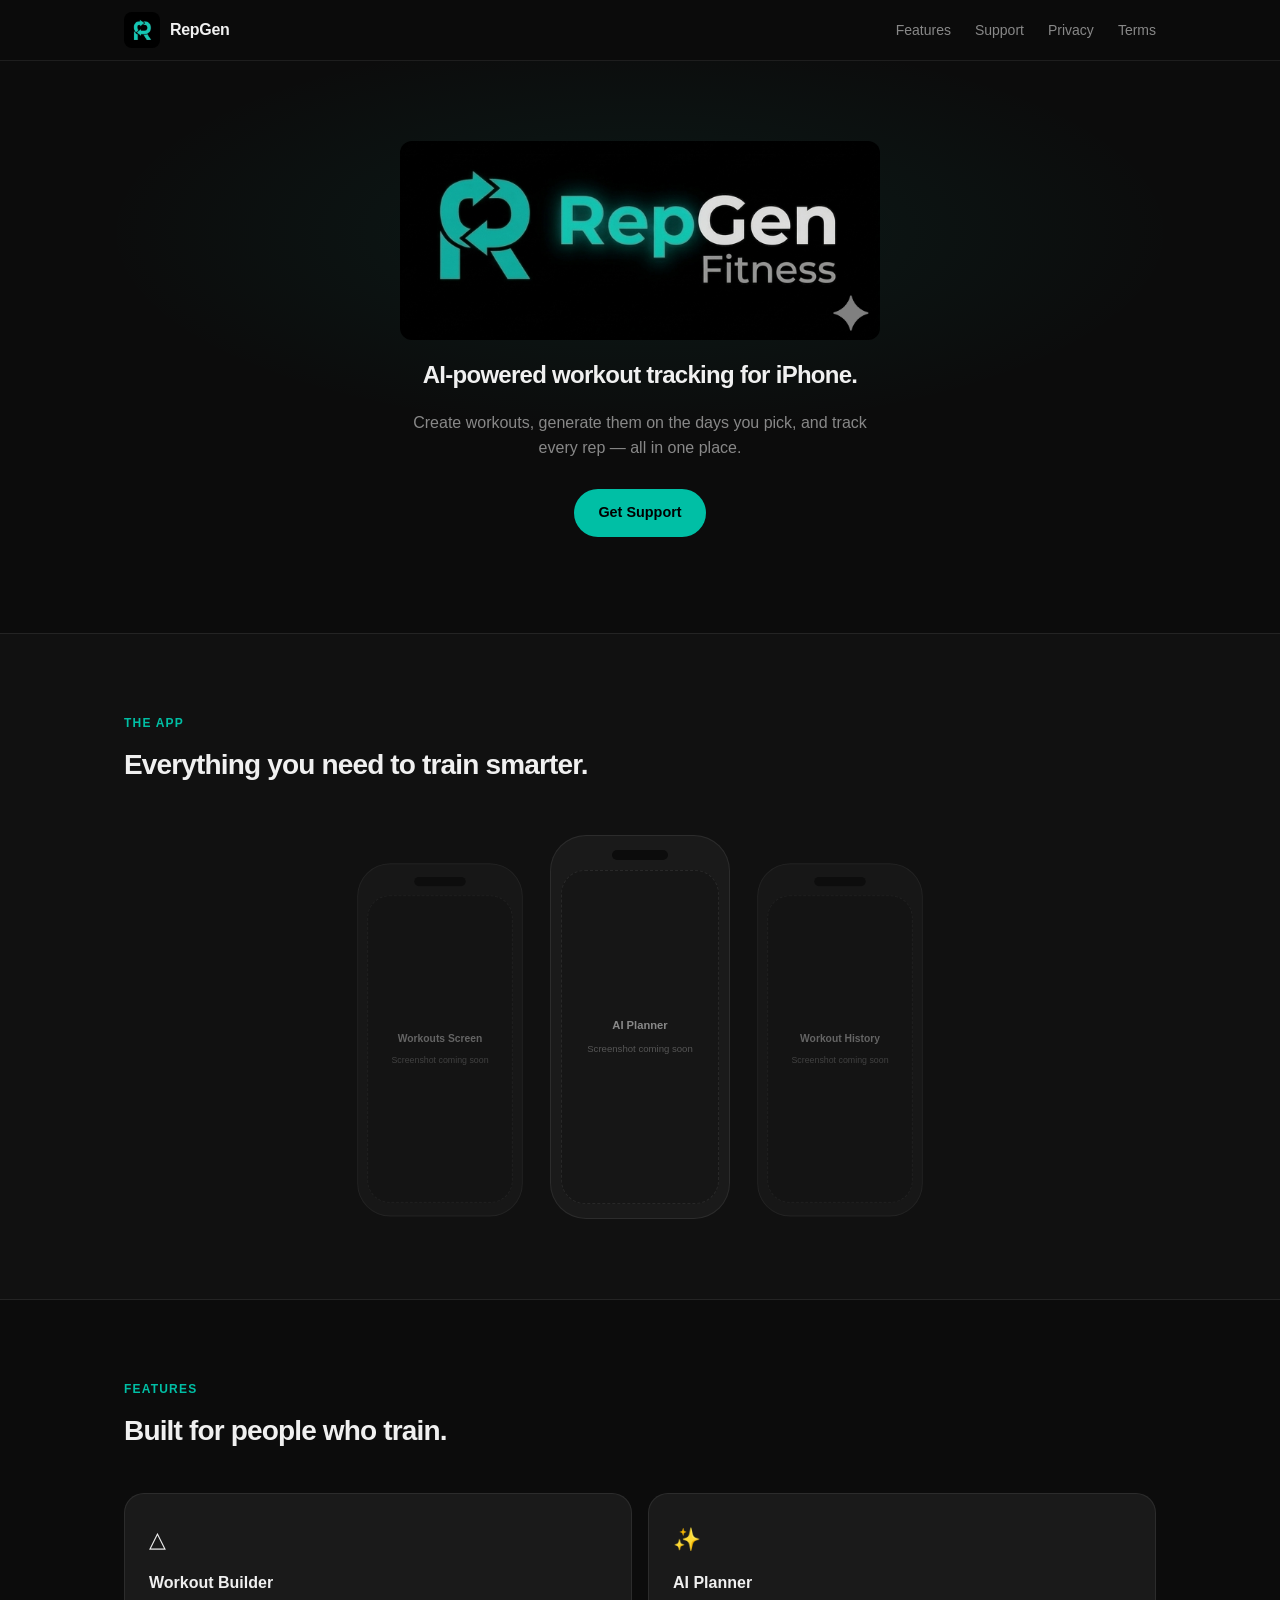
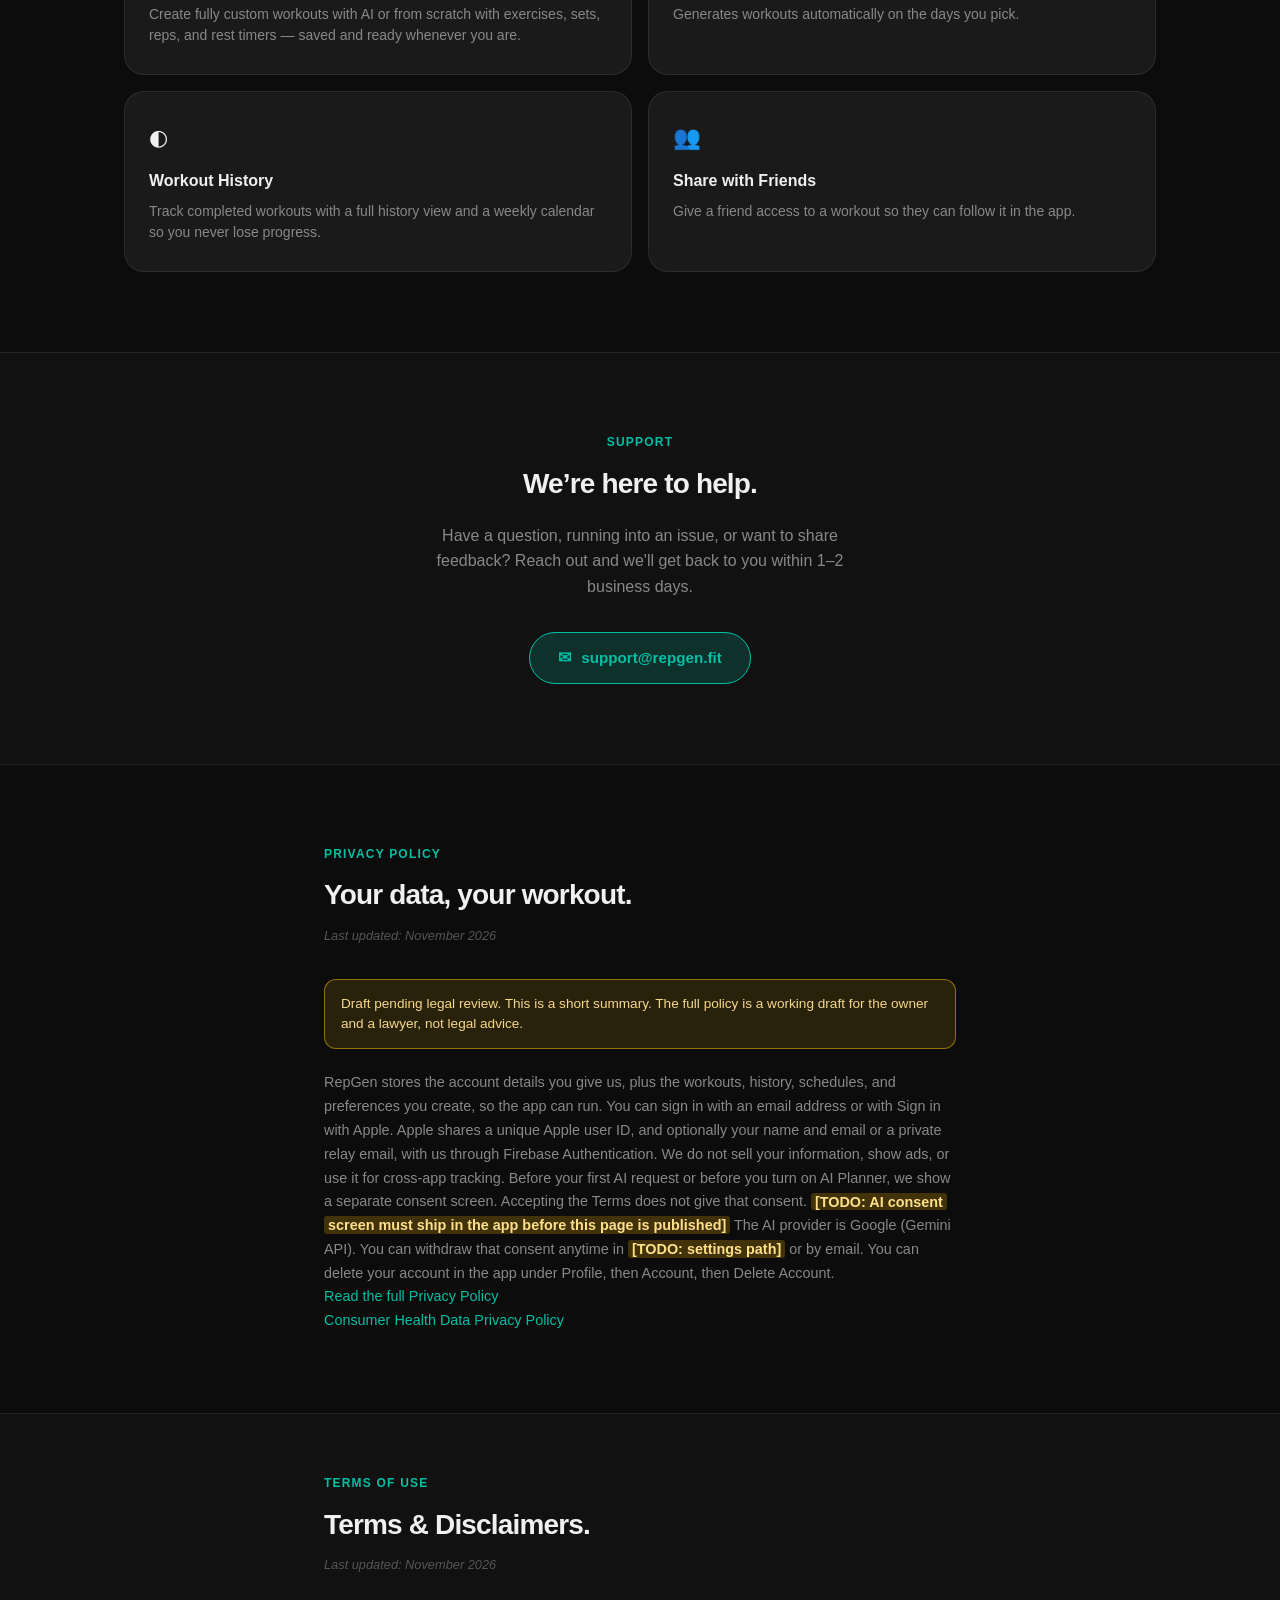
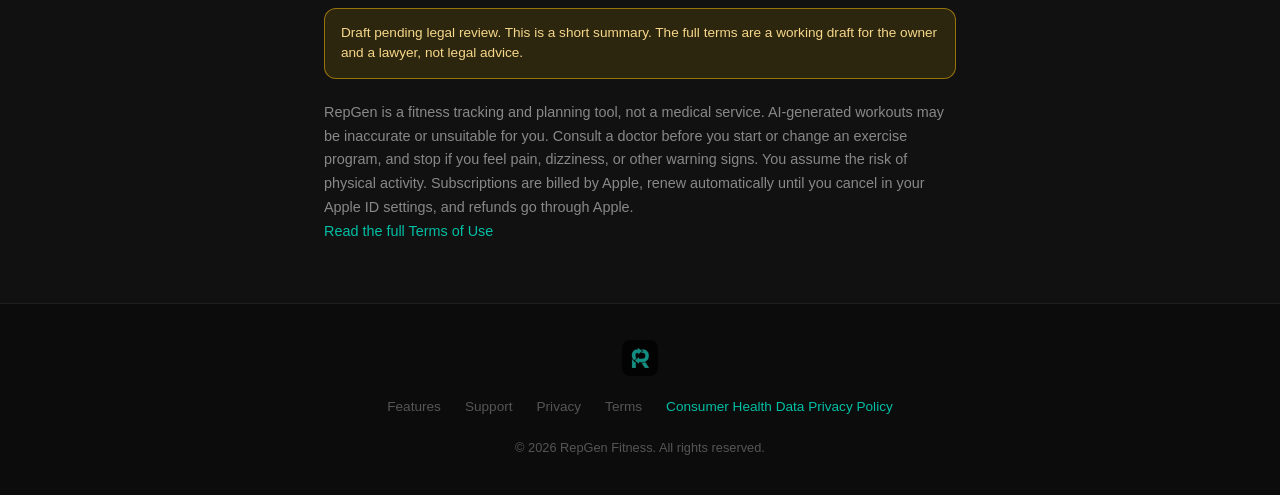
==== commit 9e8be82c: "Align blocking, reports, and deletion with the app. Describe unfriending, search, and share records," ====
--- a/index.html
+++ b/index.html
@@ -128,7 +128,7 @@
 
         <div class="policy-block">
           <p class="draft-banner">Draft pending legal review. This is a short summary. The full policy is a working draft for the owner and a lawyer, not legal advice.</p>
-          <p>RepGen stores the account details you give us, plus the workouts, history, schedules, and preferences you create, so the app can run. You can sign in with an email address or with Sign in with Apple. Apple shares a unique Apple user ID, and optionally your name and email or a private relay email, with us through Firebase Authentication. We do not sell your information, show ads, or use it for cross-app tracking. Before your first AI request, we show a separate consent screen. Accepting the Terms does not give that consent. <span class="todo">[TODO: AI consent screen must ship in the app before this page is published]</span> The AI provider is Google (Gemini API). You can withdraw that consent anytime in <span class="todo">[TODO: settings path]</span> or by email. You can delete your account in the app under Profile, then Account, then Delete Account.</p>
+          <p>RepGen stores the account details you give us, plus the workouts, history, schedules, and preferences you create, so the app can run. You can sign in with an email address or with Sign in with Apple. Apple shares a unique Apple user ID, and optionally your name and email or a private relay email, with us through Firebase Authentication. We do not sell your information, show ads, or use it for cross-app tracking. Before your first AI request or before you turn on AI Planner, we show a separate consent screen. Accepting the Terms does not give that consent. <span class="todo">[TODO: AI consent screen must ship in the app before this page is published]</span> The AI provider is Google (Gemini API). You can withdraw that consent anytime in <span class="todo">[TODO: settings path]</span> or by email. You can delete your account in the app under Profile, then Account, then Delete Account.</p>
           <p><a href="privacy/">Read the full Privacy Policy</a></p>
           <p><a href="health-data/">Consumer Health Data Privacy Policy</a></p>
         </div>
